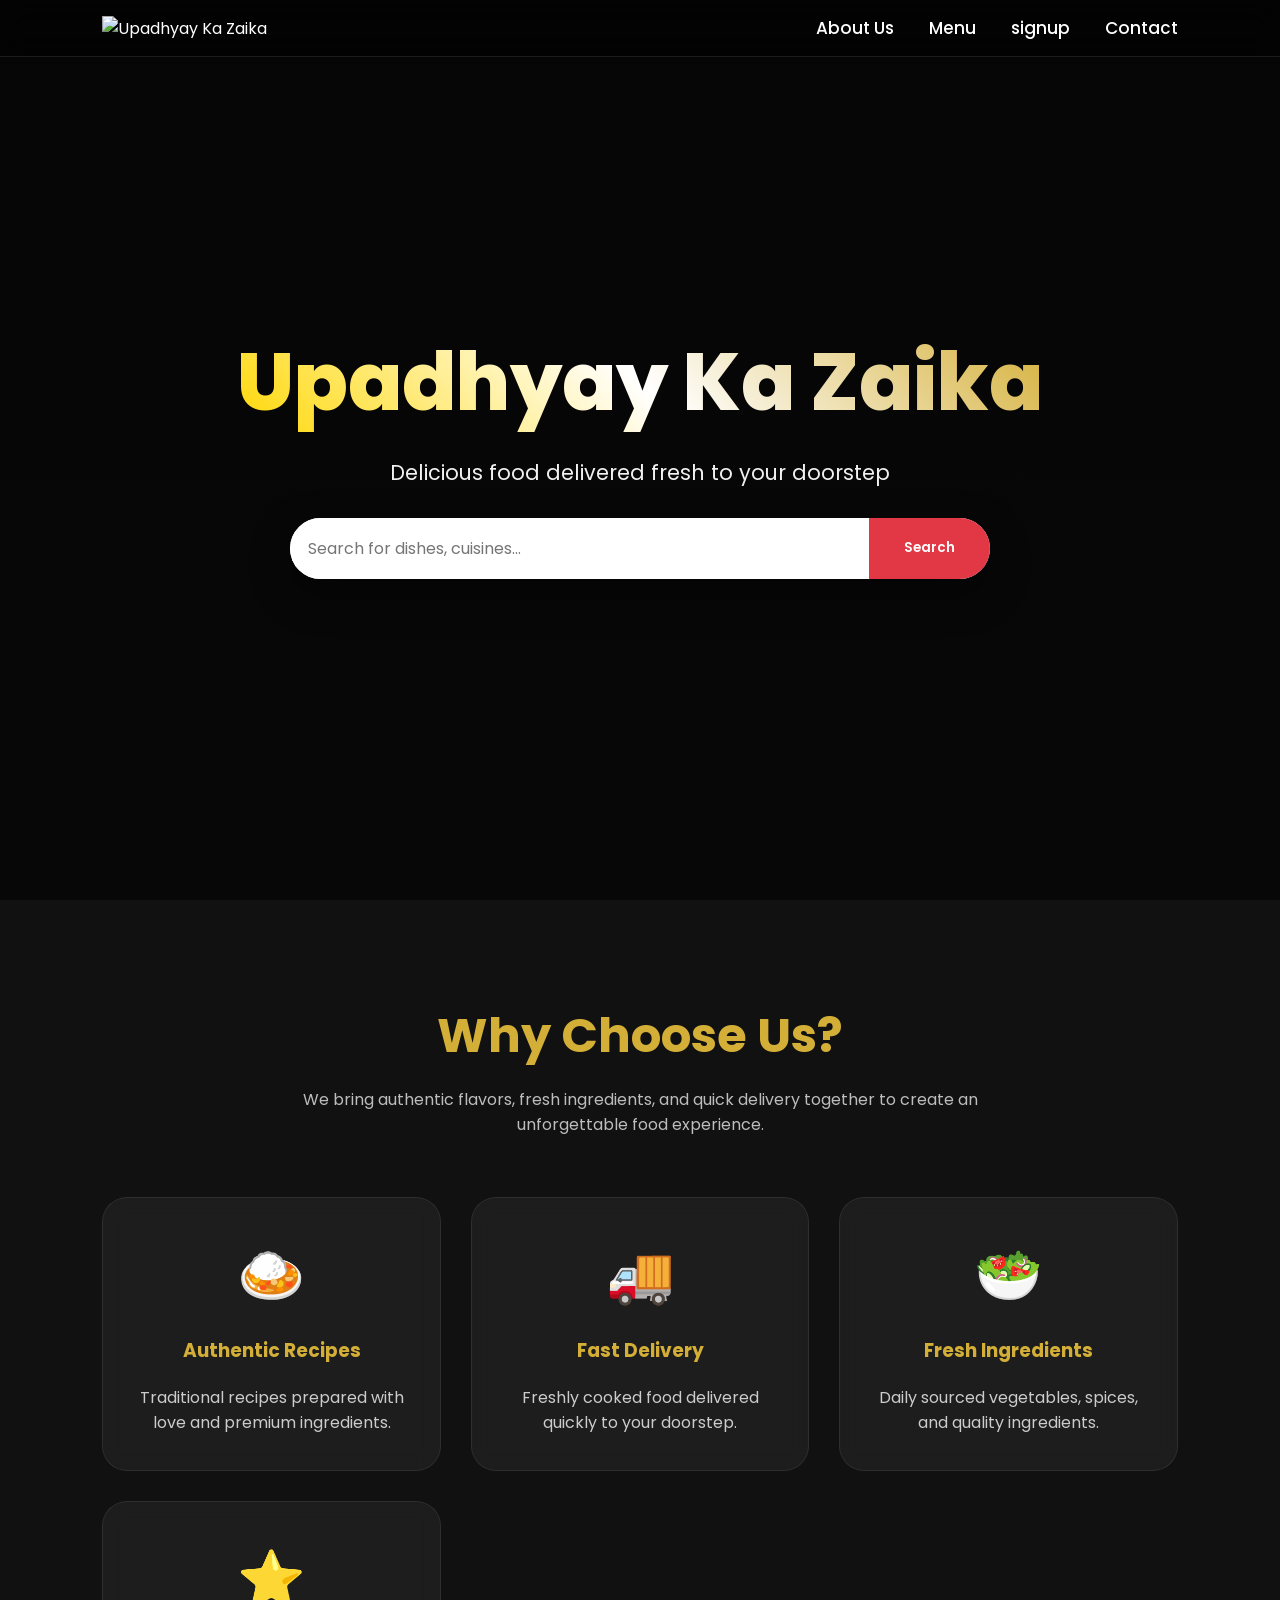
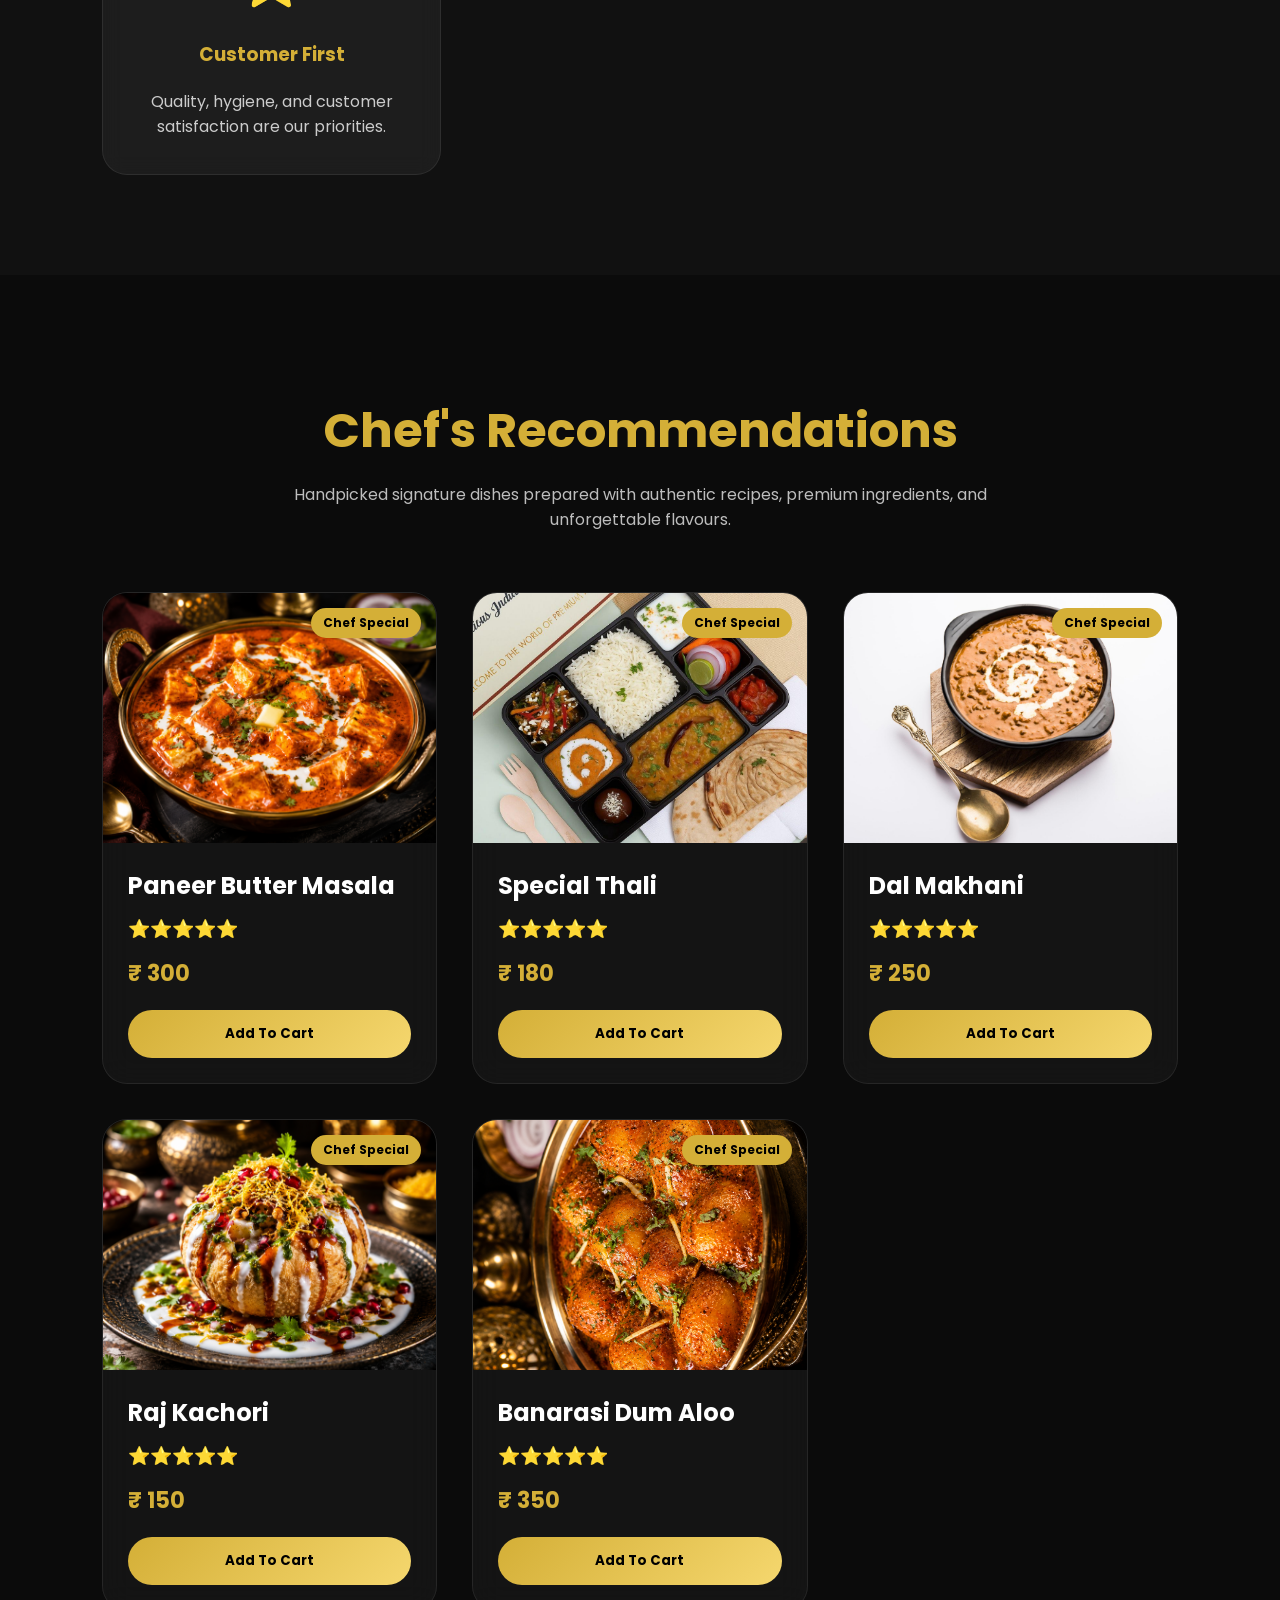
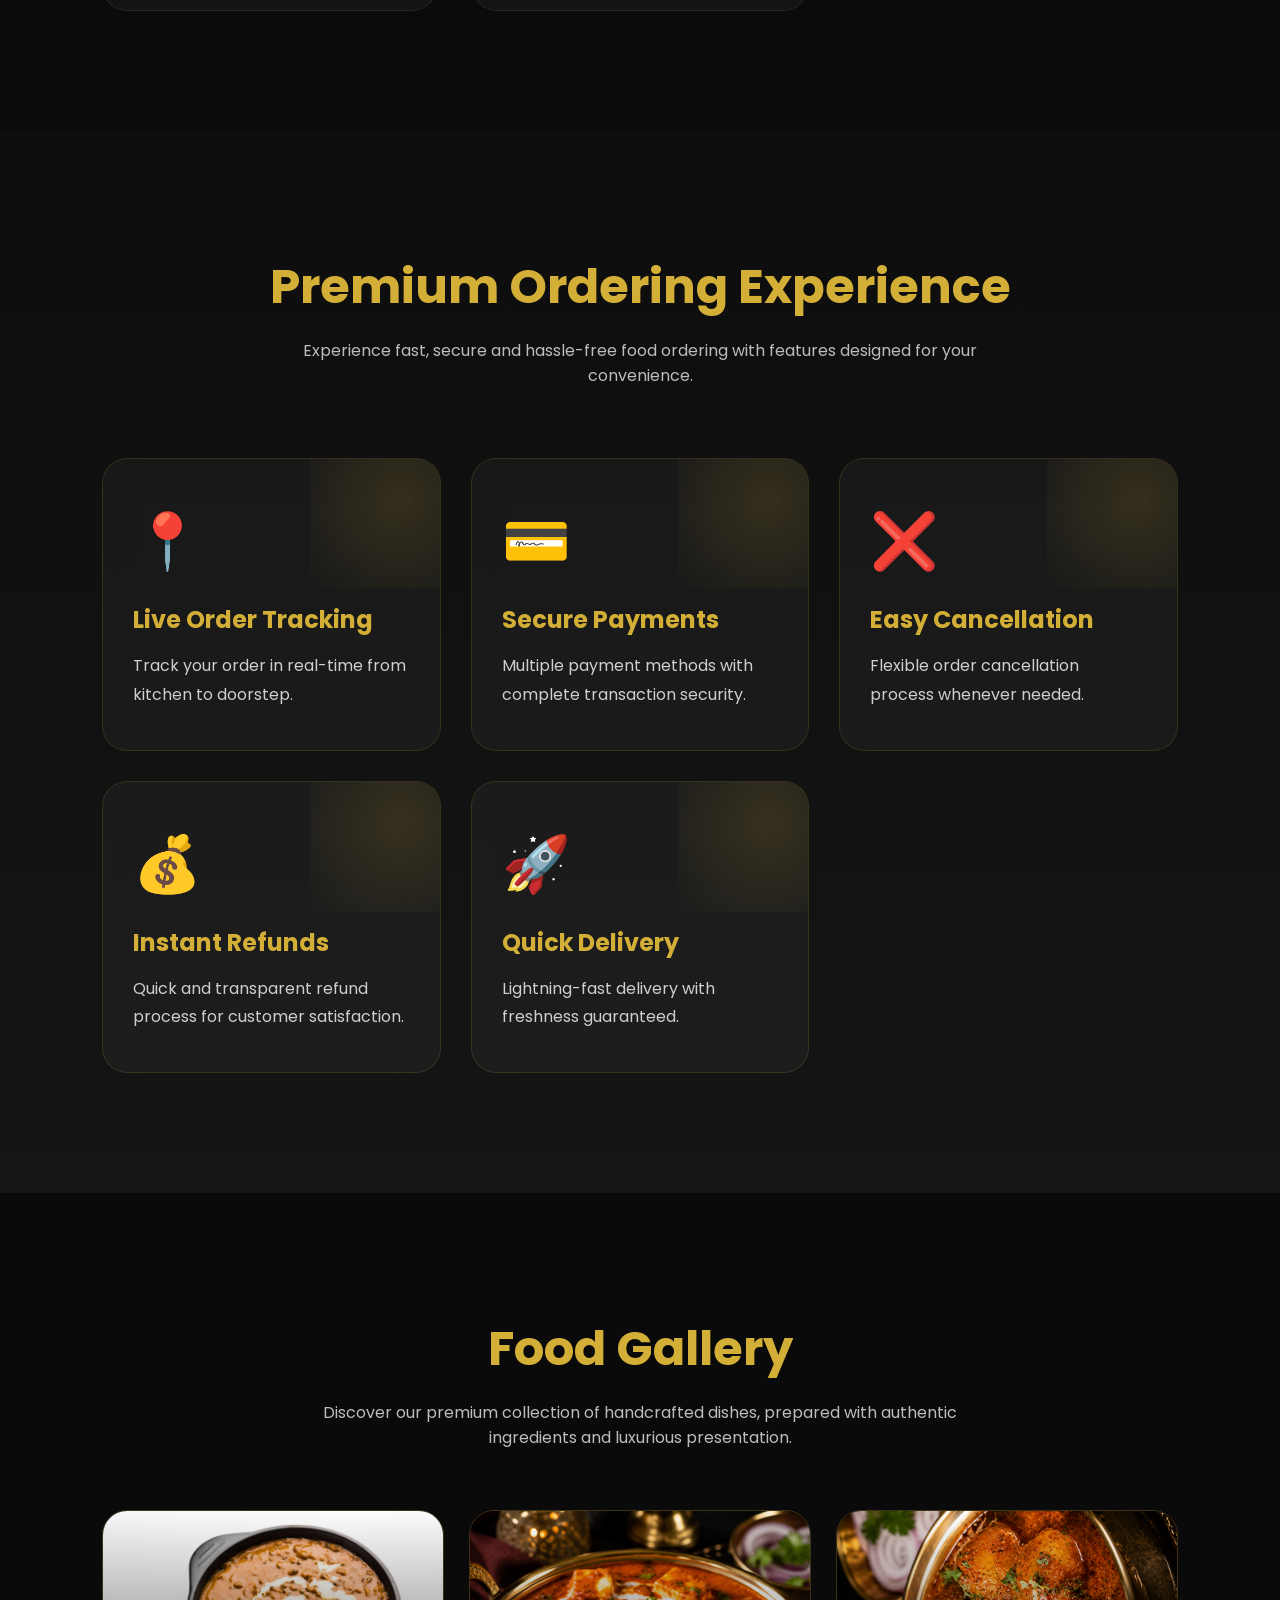
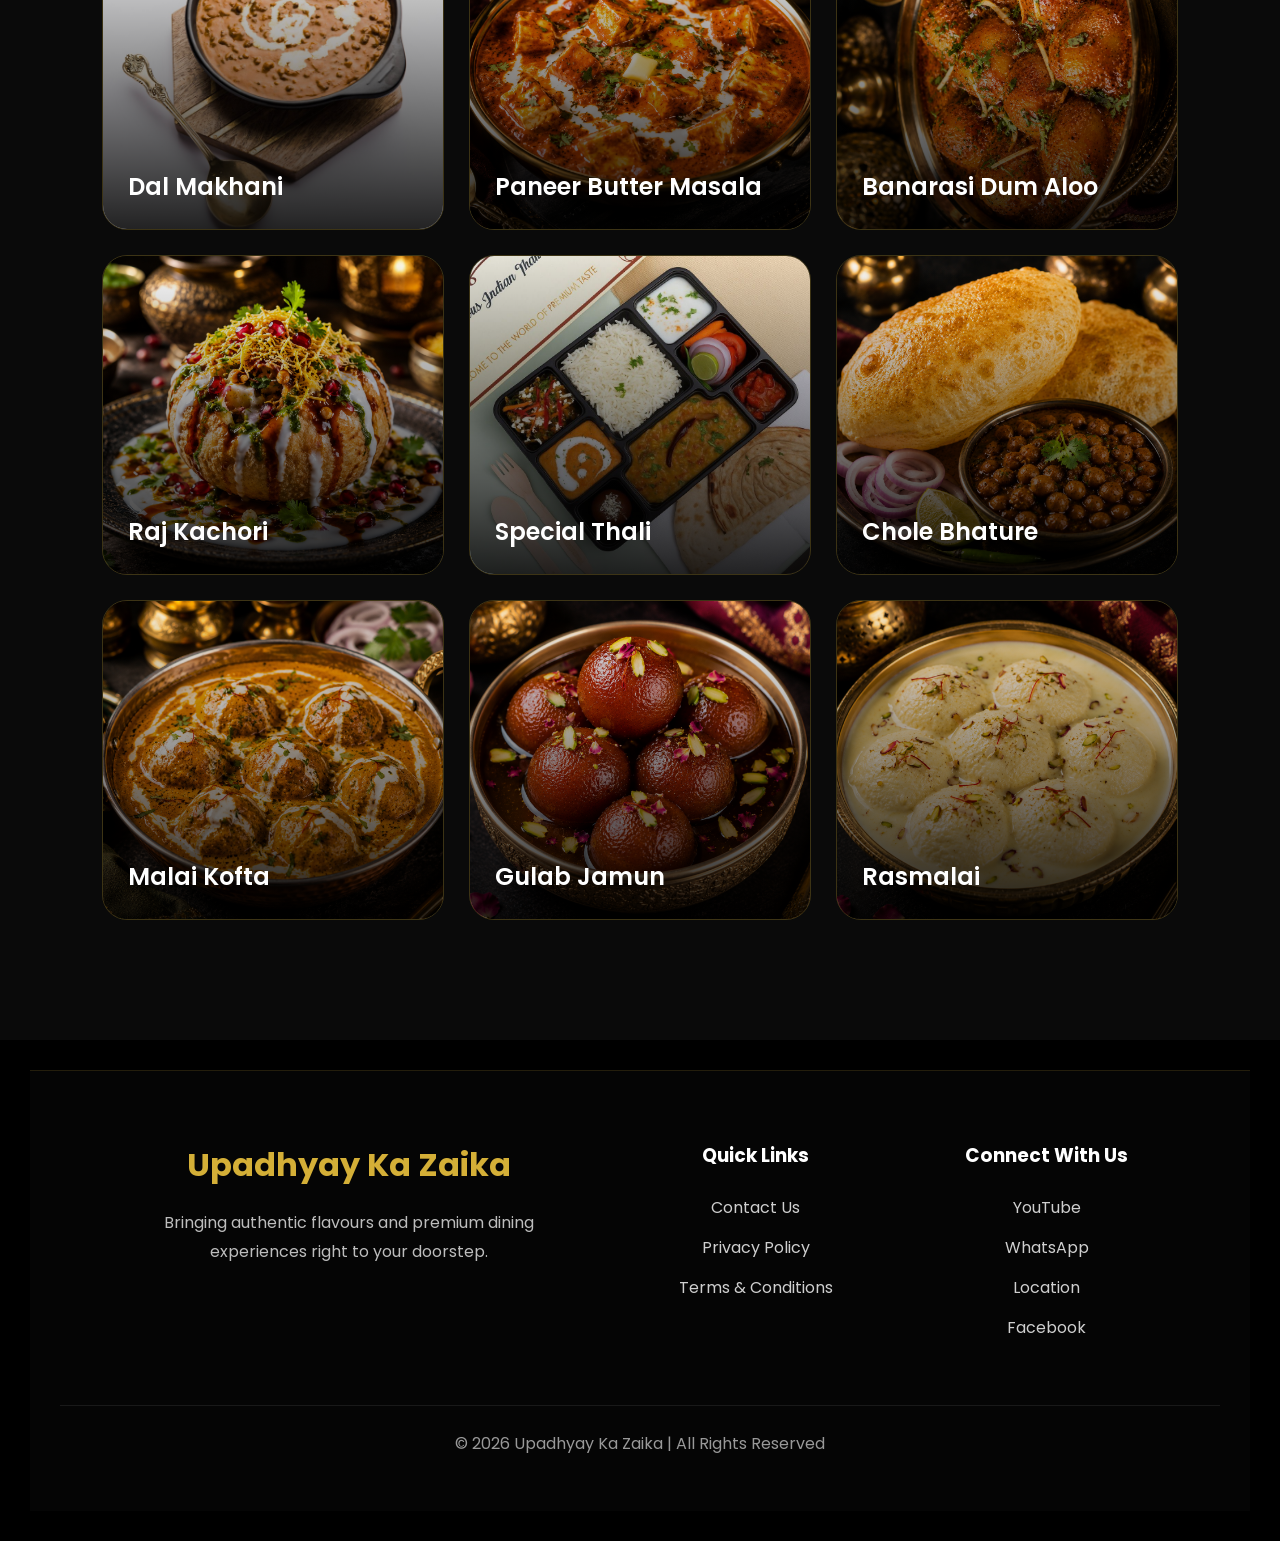
==== index.html @ dfcc58b1 "Initial commit" ====
<!DOCTYPE html>
<html lang="en">
<head>
    <meta charset="UTF-8">
    <meta name="viewport" content="width=device-width, initial-scale=1.0">
    <title>Upadhyay ka Zaika </title>
    <link rel="stylesheet" href="css/style.css" class="css">
</head>
<body>
    <Header>
        <div class="logo">
            <img src="img/upadhyay ka zaika.png.png.png" alt="Upadhyay Ka Zaika">
        </div>
        <ul>
            <li><a href="About us.html">About Us</a></li>
            <li><a href="Menu.html">Menu</a></li>
            <li><a href="signup.html">signup</a></li>
            <li><a href="Contact.html">Contact</a></li>
        </ul>
    </Header>
    <main>
        <!-- use/https://b.zmtcdn.com/data/file_assets/2627bbed9d6c068e50d2aadcca11ddbb1743095810.mp4 as video background -->
        
    <section class="hero">

    <video autoplay muted loop>
        <source src="https://b.zmtcdn.com/data/file_assets/2627bbed9d6c068e50d2aadcca11ddbb1743095810.mp4" type="video/mp4">
    </video>

    <div class="hero-content">

        <h1 class="animated-logo">
            Upadhyay Ka Zaika
        </h1>

        <p class="tagline">
            Delicious food delivered fresh to your doorstep
        </p>

        <div class="search-box">
            <input type="text" placeholder="Search for dishes, cuisines...">
            <button>Search</button>
        </div>

    </div>

</section>

 <!-- write something about food delivery why to choose us and how we are different from others add html file    -->  

<section class="about-us">

    <div class="section-heading">
        <h2>Why Choose Us?</h2>
        <p>
            We bring authentic flavors, fresh ingredients, and quick delivery
            together to create an unforgettable food experience.
        </p>
    </div>

    <div class="features">

        <div class="feature-card">
            <span>🍛</span>
            <h3>Authentic Recipes</h3>
            <p>
                Traditional recipes prepared with love and premium ingredients.
            </p>
        </div>

        <div class="feature-card">
            <span>🚚</span>
            <h3>Fast Delivery</h3>
            <p>
                Freshly cooked food delivered quickly to your doorstep.
            </p>
        </div>

        <div class="feature-card">
            <span>🥗</span>
            <h3>Fresh Ingredients</h3>
            <p>
                Daily sourced vegetables, spices, and quality ingredients.
            </p>
        </div>

        <div class="feature-card">
            <span>⭐</span>
            <h3>Customer First</h3>
            <p>
                Quality, hygiene, and customer satisfaction are our priorities.
            </p>
        </div>

    </div>

</section>

<section class="chef-specials">

    <div class="section-heading">
        <h2>Chef's Recommendations</h2>
        <p>
            Handpicked signature dishes prepared with authentic recipes,
            premium ingredients, and unforgettable flavours.
        </p>
    </div>

    <div class="specials-container">

    <!-- Paneer Butter Masala -->

        <div class="food-card">
            <div class="food-image">
                <img src="img/panner butter masala .png.png" alt="Paneer Butter Masala">
            </div>

            <div class="food-info">
                <h3>Paneer Butter Masala</h3>

                <div class="rating">
                    ⭐⭐⭐⭐⭐
                </div>

                <div class="price">
                    ₹ 300
                </div>

                <button class="cart-btn">
                    Add To Cart
                </button>
            </div>
        </div>

        <!-- Special Thali -->

        <div class="food-card">
            <div class="food-image">
                <img src="img/thali.jpg" alt="Special Thali">
            </div>

            <div class="food-info">
                <h3>Special Thali</h3>

                <div class="rating">
                    ⭐⭐⭐⭐⭐
                </div>

                <div class="price">
                    ₹ 180
                </div>

                <button class="cart-btn">
                    Add To Cart
                </button>
            </div>
        </div>

        <!-- Dal Makhani -->

        <div class="food-card">
            <div class="food-image">
                <img src="img/dal makhani.jpg" alt="Dal Makhani">
            </div>

            <div class="food-info">
                <h3>Dal Makhani</h3>

                <div class="rating">
                    ⭐⭐⭐⭐⭐
                </div>

                <div class="price">
                    ₹ 250
                </div>

                <button class="cart-btn">
                    Add To Cart
                </button>
            </div>
        </div>

        <!-- Raj Kachori -->

        <div class="food-card">
            <div class="food-image">
                <img src="img/raj kachori.png.png" alt="Raj Kachori">
            </div>

            <div class="food-info">
                <h3>Raj Kachori</h3>

                <div class="rating">
                    ⭐⭐⭐⭐⭐
                </div>

                <div class="price">
                    ₹ 150
                </div>

                <button class="cart-btn">
                    Add To Cart
                </button>
            </div>
        </div>

    

    <!-- Banarasi dum aloo -->

     <div class="food-card">
            <div class="food-image">
                <img src="img/banarasi dum aloo.png" alt="Banarasi Dum Aloo">
            </div>

            <div class="food-info">
                <h3>Banarasi Dum Aloo</h3>

                <div class="rating">
                    ⭐⭐⭐⭐⭐
                </div>

                <div class="price">
                    ₹ 350
                </div>

                <button class="cart-btn">
                    Add To Cart
                </button>
            </div>
        </div>

</div>
</section>

    
<section class="app-features">

    <div class="section-heading">
        <h2>Premium Ordering Experience</h2>
        <p>
            Experience fast, secure and hassle-free food ordering
            with features designed for your convenience.
        </p>
    </div>

    <div class="features-grid">

        <div class="premium-feature-card">
            <div class="feature-icon">📍</div>
            <h3>Live Order Tracking</h3>
            <p>
                Track your order in real-time from kitchen to doorstep.
            </p>
        </div>

        <div class="premium-feature-card">
            <div class="feature-icon">💳</div>
            <h3>Secure Payments</h3>
            <p>
                Multiple payment methods with complete transaction security.
            </p>
        </div>

        <div class="premium-feature-card">
            <div class="feature-icon">❌</div>
            <h3>Easy Cancellation</h3>
            <p>
                Flexible order cancellation process whenever needed.
            </p>
        </div>

        <div class="premium-feature-card">
            <div class="feature-icon">💰</div>
            <h3>Instant Refunds</h3>
            <p>
                Quick and transparent refund process for customer satisfaction.
            </p>
        </div>

        <div class="premium-feature-card">
            <div class="feature-icon">🚀</div>
            <h3>Quick Delivery</h3>
            <p>
                Lightning-fast delivery with freshness guaranteed.
            </p>
        </div>

    </div>

</section>

    
<section class="food-gallery">

    <div class="section-heading">
        <h2>Food Gallery</h2>
        <p>
            Discover our premium collection of handcrafted dishes,
            prepared with authentic ingredients and luxurious presentation.
        </p>
    </div>

    <div class="gallery-container">

        <div class="gallery-item">
            <img src="img/dal makhani.jpg" alt="Dal Makhani">
            <div class="gallery-overlay">
                <h3>Dal Makhani</h3>
            </div>
        </div>

        <div class="gallery-item">
            <img src="img/panner butter masala .png.png" alt="Paneer Butter Masala">
            <div class="gallery-overlay">
                <h3>Paneer Butter Masala</h3>
            </div>
        </div>

        <div class="gallery-item">
            <img src="img/banarasi dum aloo.png" alt="Banarasi Dum Aloo">
            <div class="gallery-overlay">
                <h3>Banarasi Dum Aloo</h3>
            </div>
        </div>

        <div class="gallery-item">
            <img src="img/raj kachori.png.png" alt="Raj Kachori">
            <div class="gallery-overlay">
                <h3>Raj Kachori</h3>
            </div>
        </div>

        <div class="gallery-item">
            <img src="img/thali.jpg" alt="Special Thali">
            <div class="gallery-overlay">
                <h3>Special Thali</h3>
            </div>
        </div>

        <div class="gallery-item">
            <img src="img/chole bhature.png.png" alt="Chole Bhature">
            <div class="gallery-overlay">
                <h3>Chole Bhature</h3>
            </div>
        </div>  

            <div class="gallery-item">
                <img src="img/malai kofta.png.png" alt="Malai Kofta">
            <div class="gallery-overlay">
                <h3>Malai Kofta</h3>
            </div>
            </div> 

        <div class="gallery-item">
            <img src="img/gulab jamun.png.png" alt="Gulab Jamun">
            <div class="gallery-overlay">
                <h3>Gulab Jamun</h3>
            </div>
            </div>
            
            <div class="gallery-item">
            <img src="img/rasmalai.png.png" alt="Rasmalai">
            <div class="gallery-overlay">
                <h3>Rasmalai</h3>
            </div>
            </div>
            
        </div>

    </div>

</section>


    </main>
   <footer>

<footer class="premium-footer">

    <div class="footer-container">

        <div class="footer-brand">

            <h2>Upadhyay Ka Zaika</h2>

            <p>
                Bringing authentic flavours and premium dining
                experiences right to your doorstep.
            </p>

        </div>

        <div class="footer-links">

            <h3>Quick Links</h3>

            <ul>
                <li><a href="Contact.html">Contact Us</a></li>
                <li><a href="Privacy.html">Privacy Policy</a></li>
                <li><a href="Terms.html">Terms & Conditions</a></li>
            </ul>

        </div>

        <div class="footer-social">

            <h3>Connect With Us</h3>

            <ul>

                <li>
                    <a href="https://www.youtube.com/@upadhyaykazaika" target="_blank">
                        YouTube
                    </a>
                </li>

                <li>
                    <a href="https://wa.me/919953836778" target="_blank">
                        WhatsApp
                    </a>
                </li>

                <li>
                    <a href="https://share.google/ncq3ehxV7mCrfVJ4s" target="_blank">
                        Location
                    </a>
                </li>

                <li>
                    <a href="https://www.facebook.com/upadhyaykazaika/" target="_blank">
                        Facebook
                    </a>
                </li>

            </ul>

        </div>

    </div>

    <div class="footer-bottom">
        © 2026 Upadhyay Ka Zaika | All Rights Reserved
    </div>

</footer>


   </footer>
   <script src="js/script.js"></script>
</body>
</html>
---- css/style.css ----
@import url('https://fonts.googleapis.com/css2?family=Poppins:wght@300;400;500;600;700;800&display=swap');

*{
    margin:0;
    padding:0;
    box-sizing:border-box;
    font-family:'Poppins',sans-serif;
}

html{
    scroll-behavior:smooth;
}

body{
    background:#0f0f0f;
    color:white;
    overflow-x:hidden;
}

/* NAVBAR */

header{
    position:fixed;
    top:0;
    width:100%;
    padding:15px 8%;
    display:flex;
    justify-content:space-between;
    align-items:center;
    z-index:1000;

    backdrop-filter:blur(15px);
    background:rgba(0,0,0,0.35);
    border-bottom:1px solid rgba(255,255,255,0.1);
}

.logo img{
    width:90px;
    transition:.5s;
}

.logo img:hover{
    transform:rotateY(180deg);
}

header ul{
    display:flex;
    list-style:none;
    gap:35px;
}

header ul li a{
    color:white;
    text-decoration:none;
    font-size:17px;
    font-weight:500;
    transition:.4s;
    position:relative;
}

header ul li a::after{
    content:'';
    position:absolute;
    left:0;
    bottom:-5px;
    width:0%;
    height:2px;
    background:#d4af37;
    transition:.4s;
}

header ul li a:hover::after{
    width:100%;
}

header ul li a:hover{
    color:#d4af37;
}

/* HERO */

.hero{
    position:relative;
    width:100%;
    height:100vh;
    overflow:hidden;
}

.hero video{
    position:absolute;
    width:100%;
    height:100%;
    object-fit:cover;
}

.hero::before{
    content:'';
    position:absolute;
    inset:0;
    background:linear-gradient(
        rgba(0,0,0,.65),
        rgba(0,0,0,.5)
    );
    z-index:1;
}

.hero-content{
    position:relative;
    z-index:2;

    height:100%;
    display:flex;
    flex-direction:column;
    justify-content:center;
    align-items:center;
    text-align:center;
    padding:20px;
}

.animated-logo{
    font-size:5rem;
    font-weight:800;

    background:linear-gradient(
    45deg,
    #ffd700,
    #ffffff,
    #d4af37
    );

    background-clip:text;
    -webkit-background-clip:text;
    color:transparent;

    animation:
    floatLogo 4s ease-in-out infinite;
}

.tagline{
    font-size:1.3rem;
    margin-top:15px;
    margin-bottom:30px;
    color:#f1f1f1;
}

.search-box{
    display:flex;
    width:700px;
    max-width:90%;
    overflow:hidden;

    border-radius:60px;
    background:white;
    box-shadow:0 15px 40px rgba(0,0,0,.4);
}

.search-box input{
    flex:1;
    padding:18px;
    border:none;
    outline:none;
    font-size:16px;
}

.search-box button{
    padding:18px 35px;
    border:none;
    cursor:pointer;

    background:#e23744;
    color:white;
    font-weight:600;

    transition:.4s;
}

.search-box button:hover{
    background:#b71c2b;
}

/* ABOUT */

.about-us{
    padding:100px 8%;
    background:#111;
}

.section-heading{
    text-align:center;
    margin-bottom:60px;
}

.section-heading h2{
    font-size:3rem;
    color:#d4af37;
    margin-bottom:15px;
}

.section-heading p{
    color:#bdbdbd;
    max-width:700px;
    margin:auto;
}

.features{
    display:grid;
    grid-template-columns:repeat(auto-fit,minmax(250px,1fr));
    gap:30px;
}

.feature-card{
    background:rgba(255,255,255,0.05);
    border:1px solid rgba(255,255,255,0.08);

    padding:35px;
    border-radius:25px;

    text-align:center;

    backdrop-filter:blur(10px);

    transition:.5s;

    transform-style:preserve-3d;
}

.feature-card:hover{
    transform:
    rotateX(10deg)
    rotateY(-10deg)
    translateY(-15px);

    box-shadow:
    0 20px 40px rgba(212,175,55,.2);
}

.feature-card span{
    font-size:55px;
}

.feature-card h3{
    margin:20px 0;
    color:#d4af37;
}

.feature-card p{
    color:#ccc;
}

/* FOOTER */

footer{
    text-align:center;
    padding:30px;
    background:#000;
    color:#aaa;
}

/* ANIMATIONS */

@keyframes floatLogo{

    0%{
        transform:translateY(0px);
    }

    50%{
        transform:translateY(-20px);
    }

    100%{
        transform:translateY(0px);
    }
}

/* MOBILE */

@media(max-width:768px){

    .animated-logo{
        font-size:3rem;
    }

    .search-box{
        flex-direction:column;
        border-radius:20px;
    }

    .search-box button{
        width:100%;
    }

    header{
        flex-direction:column;
        gap:15px;
    }

    header ul{
        gap:20px;
    }
}

/* CHEF SPECIALS */

.chef-specials{
    padding:120px 8%;
    background:#0b0b0b;
}

.specials-container{
    display:grid;
    grid-template-columns:repeat(auto-fit,minmax(300px,1fr));
    gap:35px;
    margin-top:60px;
}

.food-card{
    background:rgba(255,255,255,0.04);
    border:1px solid rgba(255,255,255,0.08);

    border-radius:25px;
    overflow:hidden;

    backdrop-filter:blur(15px);

    transition:.5s;
    position:relative;
}

.food-card:hover{
    transform:translateY(-15px);
    box-shadow:0 25px 50px rgba(212,175,55,.15);
}

.food-image{
    height:250px;
    overflow:hidden;
}

.food-image img{
    width:100%;
    height:100%;
    object-fit:cover;
    transition:.8s;
}

.food-card:hover img{
    transform:scale(1.1);
}

.food-info{
    padding:25px;
}

.food-info h3{
    font-size:24px;
    color:#fff;
    margin-bottom:12px;
}

.rating{
    color:#FFD700;
    margin-bottom:15px;
    font-size:18px;
}

.price{
    color:#d4af37;
    font-size:22px;
    font-weight:700;
    margin-bottom:20px;
}

.cart-btn{
    width:100%;
    padding:14px;

    border:none;
    border-radius:50px;

    background:linear-gradient(
        135deg,
        #d4af37,
        #f5d76e
    );

    color:#000;
    font-weight:700;
    cursor:pointer;

    transition:.4s;
}

.cart-btn:hover{
    transform:scale(1.05);
}

.food-card::before{
    content:'Chef Special';
    position:absolute;

    top:15px;
    right:15px;

    background:#d4af37;
    color:#000;

    padding:6px 12px;
    border-radius:30px;

    font-size:12px;
    font-weight:700;
    z-index:10;
}

.cart-btn{
    position:relative;
    overflow:hidden;
}



@keyframes ripple{

    from{
        transform:scale(0);
        opacity:1;
    }

    to{
        transform:scale(4);
        opacity:0;
    }
}


/* PREMIUM APP FEATURES */

.app-features{
    padding:120px 8%;
    background:
    linear-gradient(
        180deg,
        #0d0d0d,
        #151515
    );
}

.features-grid{
    margin-top:70px;

    display:grid;
    grid-template-columns:
    repeat(auto-fit,minmax(280px,1fr));

    gap:30px;
}

.premium-feature-card{

    position:relative;

    padding:40px 30px;

    border-radius:25px;

    background:
    rgba(255,255,255,0.04);

    backdrop-filter:blur(20px);

    border:
    1px solid rgba(212,175,55,0.15);

    overflow:hidden;

    transition:.5s ease;

    transform-style:preserve-3d;
}

.premium-feature-card:hover{

    transform:
    translateY(-15px);

    border-color:#d4af37;

    box-shadow:
    0 25px 50px
    rgba(212,175,55,.18);
}

.premium-feature-card::before{

    content:'';

    position:absolute;

    width:180px;
    height:180px;

    background:
    radial-gradient(
        rgba(212,175,55,.15),
        transparent
    );

    top:-50px;
    right:-50px;
}

.feature-icon{

    font-size:55px;

    margin-bottom:20px;

    transition:.5s;
}

.premium-feature-card:hover .feature-icon{

    transform:
    scale(1.2)
    rotate(10deg);
}

.premium-feature-card h3{

    color:#d4af37;

    margin-bottom:15px;

    font-size:24px;
}

.premium-feature-card p{

    color:#cfcfcf;

    line-height:1.8;
}

@media(max-width:768px){

    .features-grid{

        grid-template-columns:1fr;
    }
}


/* PREMIUM FOOTER */

.premium-footer{

    background:#050505;

    border-top:
    1px solid rgba(212,175,55,.15);

    padding-top:70px;
}

.footer-container{

    width:90%;
    max-width:1400px;

    margin:auto;

    display:grid;

    grid-template-columns:
    2fr 1fr 1fr;

    gap:60px;
}

.footer-brand h2{

    color:#d4af37;

    margin-bottom:20px;

    font-size:32px;
}

.footer-brand p{

    color:#bdbdbd;

    line-height:1.8;
}

.footer-links h3,
.footer-social h3{

    color:#fff;

    margin-bottom:25px;
}

.footer-links ul,
.footer-social ul{

    list-style:none;
}

.footer-links ul li,
.footer-social ul li{

    margin-bottom:15px;
}

.footer-links a,
.footer-social a{

    text-decoration:none;

    color:#cfcfcf;

    transition:.4s;
}

.footer-links a:hover,
.footer-social a:hover{

    color:#d4af37;

    padding-left:8px;
}

.footer-bottom{

    margin-top:50px;

    text-align:center;

    padding:25px;

    border-top:
    1px solid rgba(255,255,255,.08);

    color:#999;
}

@media(max-width:768px){

.footer-container{

grid-template-columns:1fr;

text-align:center;
}
}

/* FOOD GALLERY */

.food-gallery{
    padding:120px 8%;
    background:#0a0a0a;
}

.gallery-container{
    display:grid;
    grid-template-columns:repeat(auto-fit,minmax(300px,1fr));
    gap:25px;
    margin-top:60px;
}

.gallery-item{
    position:relative;
    overflow:hidden;
    border-radius:25px;
    height:320px;
    cursor:pointer;

    border:1px solid rgba(212,175,55,.25);

    transition:.5s;
}

.gallery-item:hover{
    box-shadow:
    0 20px 50px rgba(212,175,55,.25);
}

.gallery-item img{
    width:100%;
    height:100%;
    object-fit:cover;

    transition:1s ease;
}

.gallery-item:hover img{
    transform:scale(1.15);
}

.gallery-overlay{
    position:absolute;
    inset:0;

    background:
    linear-gradient(
    transparent,
    rgba(0,0,0,.85)
    );

    display:flex;
    align-items:flex-end;

    padding:25px;
}

.gallery-overlay h3{
    color:white;
    font-size:24px;
    font-weight:600;
}


/* ABOUT PAGE */

.about-page{

    min-height:100vh;

    padding:120px 8%;

    background:
    linear-gradient(
        135deg,
        #050505,
        #121212
    );
}

.about-container{

    display:grid;

    grid-template-columns:
    1fr 1fr;

    gap:70px;

    align-items:center;
}

.about-image{

    position:relative;
}

.about-image img{

    width:100%;

    border-radius:30px;

    border:
    2px solid rgba(212,175,55,.3);

    box-shadow:
    0 30px 60px
    rgba(212,175,55,.15);

    transition:.6s;
}

.about-image img:hover{

    transform:
    scale(1.03);
}

.about-tag{

    color:#d4af37;

    letter-spacing:3px;

    font-size:14px;

    font-weight:600;
}

.about-content h1{

    font-size:55px;

    margin:20px 0;

    line-height:1.2;

    color:#fff;
}

.about-content p{

    color:#cfcfcf;

    line-height:1.9;

    margin-bottom:20px;

    font-size:17px;
}

.about-stats{

    display:flex;

    gap:25px;

    margin-top:40px;
}

.stat-box{

    flex:1;

    background:
    rgba(255,255,255,.04);

    padding:25px;

    border-radius:20px;

    text-align:center;

    border:
    1px solid rgba(212,175,55,.15);

    transition:.4s;
}

.stat-box:hover{

    transform:
    translateY(-10px);

    border-color:#d4af37;
}

.stat-box h2{

    color:#d4af37;

    margin-bottom:10px;
}

.stat-box span{

    color:#bdbdbd;
}

@media(max-width:900px){

.about-container{

grid-template-columns:1fr;
}

.about-content h1{

font-size:40px;
}

.about-stats{

flex-direction:column;
}
}

.founder-details{

    margin-top:25px;

    text-align:center;
}

.founder-details h3{

    color:#d4af37;

    font-size:30px;

    font-weight:700;

    margin-bottom:10px;
}

.founder-details span{

    color:#ffffff;

    background:rgba(212,175,55,.15);

    padding:8px 18px;

    border-radius:30px;

    border:1px solid rgba(212,175,55,.3);
}


/* CONTACT PAGE */

.contact-section{

    padding:120px 8%;

    background:
    linear-gradient(
    135deg,
    #050505,
    #111111
    );

    min-height:100vh;
}

.contact-header{

    text-align:center;

    margin-bottom:70px;
}

.contact-header h1{

    color:#d4af37;

    font-size:60px;

    margin-bottom:20px;
}

.contact-header p{

    color:#cfcfcf;

    max-width:700px;

    margin:auto;

    line-height:1.8;
}

.contact-container{

    display:grid;

    grid-template-columns:
    1fr 1fr;

    gap:50px;
}

.contact-info,
.contact-form{

    background:
    rgba(255,255,255,.04);

    border:
    1px solid rgba(212,175,55,.15);

    backdrop-filter:blur(20px);

    border-radius:30px;

    padding:40px;
}

.contact-info h2,
.contact-form h2{

    color:#d4af37;

    margin-bottom:30px;
}

.info-box{

    display:flex;

    gap:20px;

    margin-bottom:30px;
}

.info-box span{

    font-size:35px;
}

.info-box h3{

    color:#fff;

    margin-bottom:5px;
}

.info-box p{

    color:#bdbdbd;
}

.whatsapp-btn{

    display:inline-block;

    margin-top:20px;

    background:#25D366;

    color:white;

    padding:15px 30px;

    border-radius:40px;

    text-decoration:none;

    font-weight:600;

    transition:.4s;
}

.whatsapp-btn:hover{

    transform:translateY(-5px);
}

.contact-form form{

    display:flex;

    flex-direction:column;

    gap:20px;
}

.contact-form input,
.contact-form textarea{

    padding:18px;

    border:none;

    border-radius:15px;

    background:
    rgba(255,255,255,.08);

    color:white;

    outline:none;
}

.contact-form textarea{

    min-height:150px;

    resize:none;
}

.contact-form button{

    padding:18px;

    border:none;

    border-radius:15px;

    background:#d4af37;

    color:black;

    font-weight:700;

    cursor:pointer;

    transition:.4s;
}

.contact-form button:hover{

    transform:translateY(-4px);
}

@media(max-width:900px){

.contact-container{

grid-template-columns:1fr;
}

.contact-header h1{

font-size:40px;
}
}


/* PREMIUM PRIVACY CARDS */

.privacy-card{

    margin-top:40px;

    padding:40px;

    border-radius:25px;

    background:
    rgba(255,255,255,.04);

    border:
    1px solid rgba(212,175,55,.15);

    backdrop-filter:blur(20px);

    transition:.4s ease;
}

.privacy-card:hover{

    transform:translateY(-8px);

    border-color:#d4af37;

    box-shadow:
    0 20px 40px rgba(212,175,55,.15);
}

.privacy-grid{

    margin-top:30px;

    display:grid;

    grid-template-columns:
    repeat(auto-fit,minmax(220px,1fr));

    gap:25px;
}

.privacy-item{

    padding:25px;

    text-align:center;

    border-radius:20px;

    background:
    rgba(255,255,255,.03);
}

.privacy-item span{

    font-size:40px;
}

.privacy-item h3{

    margin:15px 0;

    color:#d4af37;
}

.privacy-item p{

    color:#cfcfcf;
}

.payment-list{

    display:flex;

    gap:20px;

    flex-wrap:wrap;

    margin-top:25px;
}

.payment-box{

    padding:15px 25px;

    border-radius:40px;

    background:
    rgba(212,175,55,.12);

    border:
    1px solid rgba(212,175,55,.25);

    color:#d4af37;

    font-weight:600;
}

.rights-container{

    display:grid;

    grid-template-columns:
    repeat(auto-fit,minmax(220px,1fr));

    gap:25px;

    margin-top:25px;
}

.right-box{

    text-align:center;

    padding:25px;

    border-radius:20px;

    background:
    rgba(255,255,255,.03);

    color:white;

    font-weight:600;

    transition:.4s;
}

.right-box:hover{

    background:
    rgba(212,175,55,.12);

    transform:translateY(-5px);
}


/* TERMS & CONDITIONS */

.terms-section{

    min-height:100vh;

    padding:120px 8%;

    background:
    linear-gradient(
        135deg,
        #050505,
        #121212
    );
}

.terms-container{

    max-width:1100px;

    margin:auto;
}

.terms-container h1{

    color:#d4af37;

    text-align:center;

    font-size:60px;

    margin-bottom:15px;
}

.updated-date{

    text-align:center;

    color:#999;

    margin-bottom:60px;
}

.terms-card{

    margin-bottom:35px;

    padding:35px;

    border-radius:25px;

    background:
    rgba(255,255,255,.04);

    border:
    1px solid rgba(212,175,55,.15);

    backdrop-filter:blur(20px);

    transition:.4s;
}

.terms-card:hover{

    transform:translateY(-8px);

    border-color:#d4af37;

    box-shadow:
    0 20px 40px
    rgba(212,175,55,.15);
}

.terms-card h2{

    color:#d4af37;

    margin-bottom:20px;
}

.terms-card p,
.terms-card li{

    color:#d0d0d0;

    line-height:1.9;
}

.terms-card ul{

    padding-left:25px;
}

.payment-services{

    display:flex;

    gap:15px;

    flex-wrap:wrap;

    margin-top:20px;
}

.service-box{

    padding:12px 22px;

    border-radius:40px;

    background:
    rgba(212,175,55,.12);

    color:#d4af37;

    border:
    1px solid rgba(212,175,55,.25);

    transition:.4s;
}

.service-box:hover{

    transform:translateY(-4px);
}

@media(max-width:768px){

.terms-container h1{

font-size:42px;
}

.terms-card{

padding:25px;
}
}
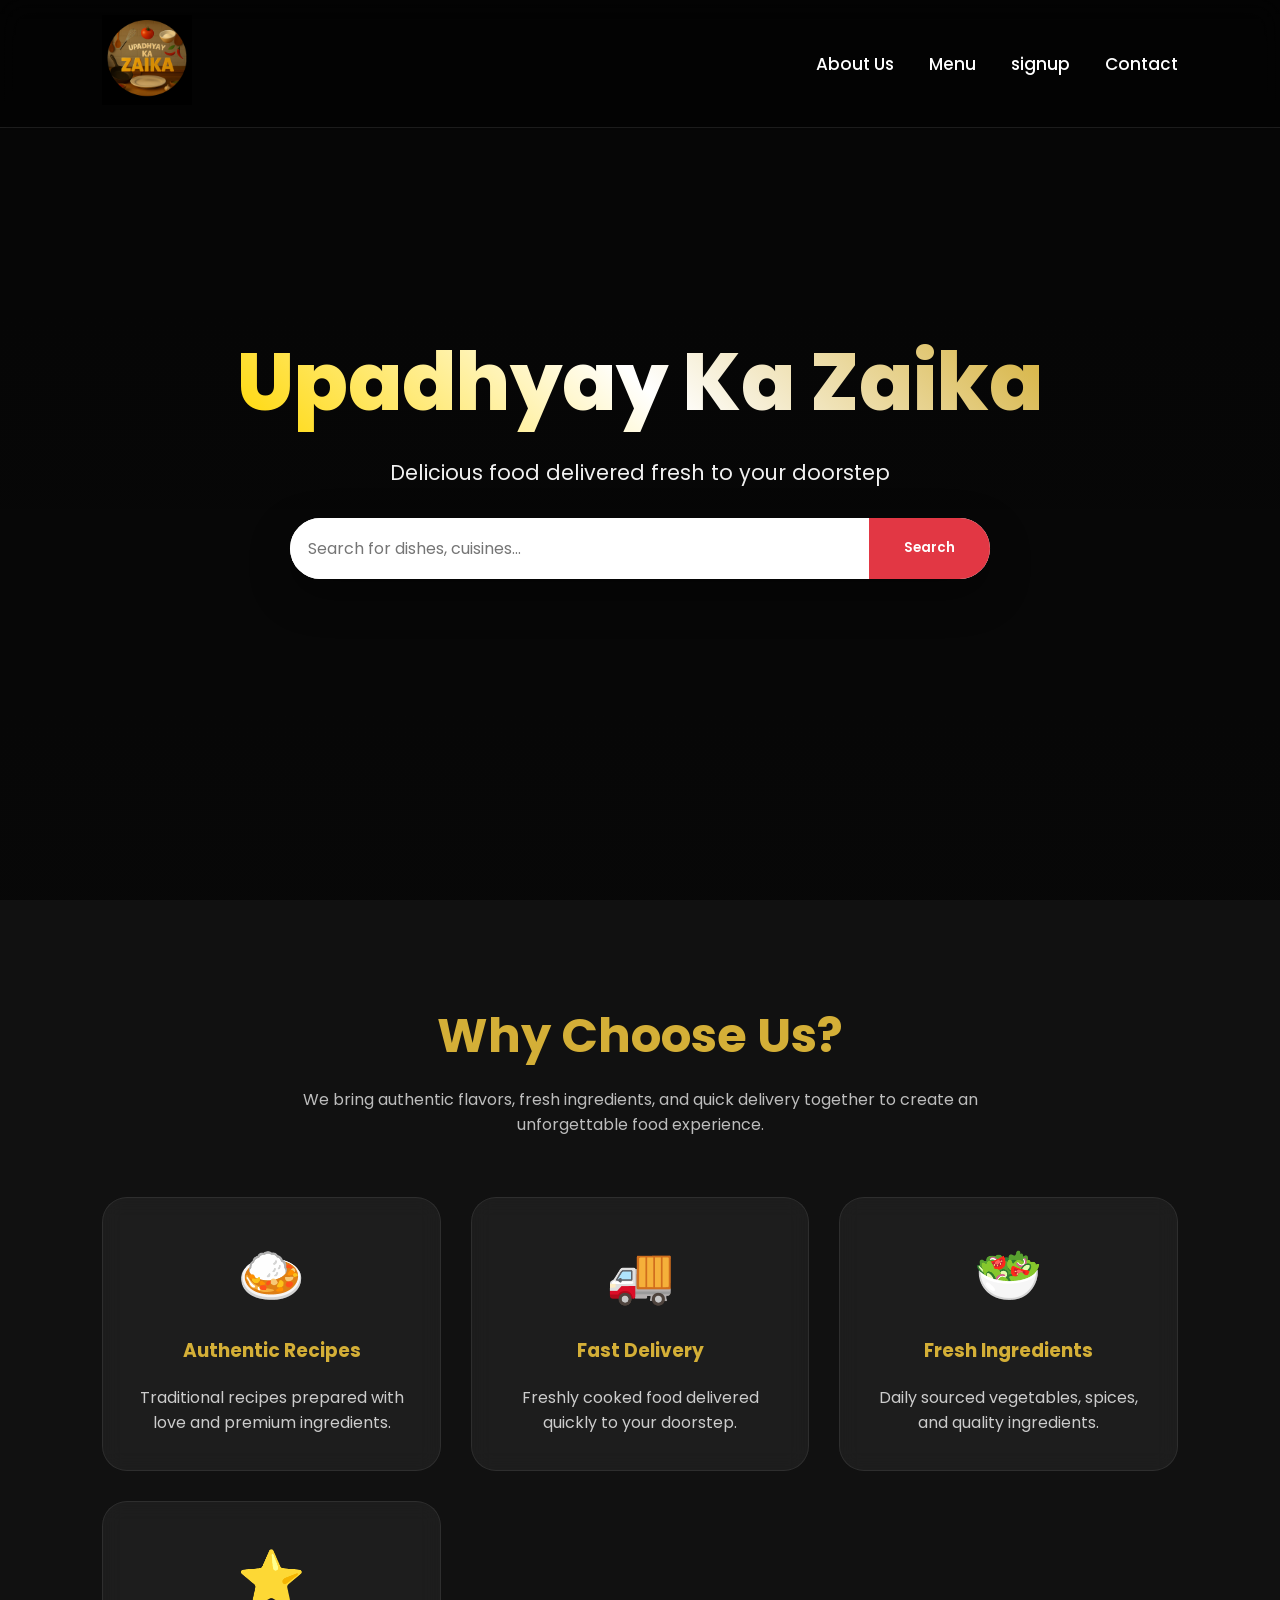
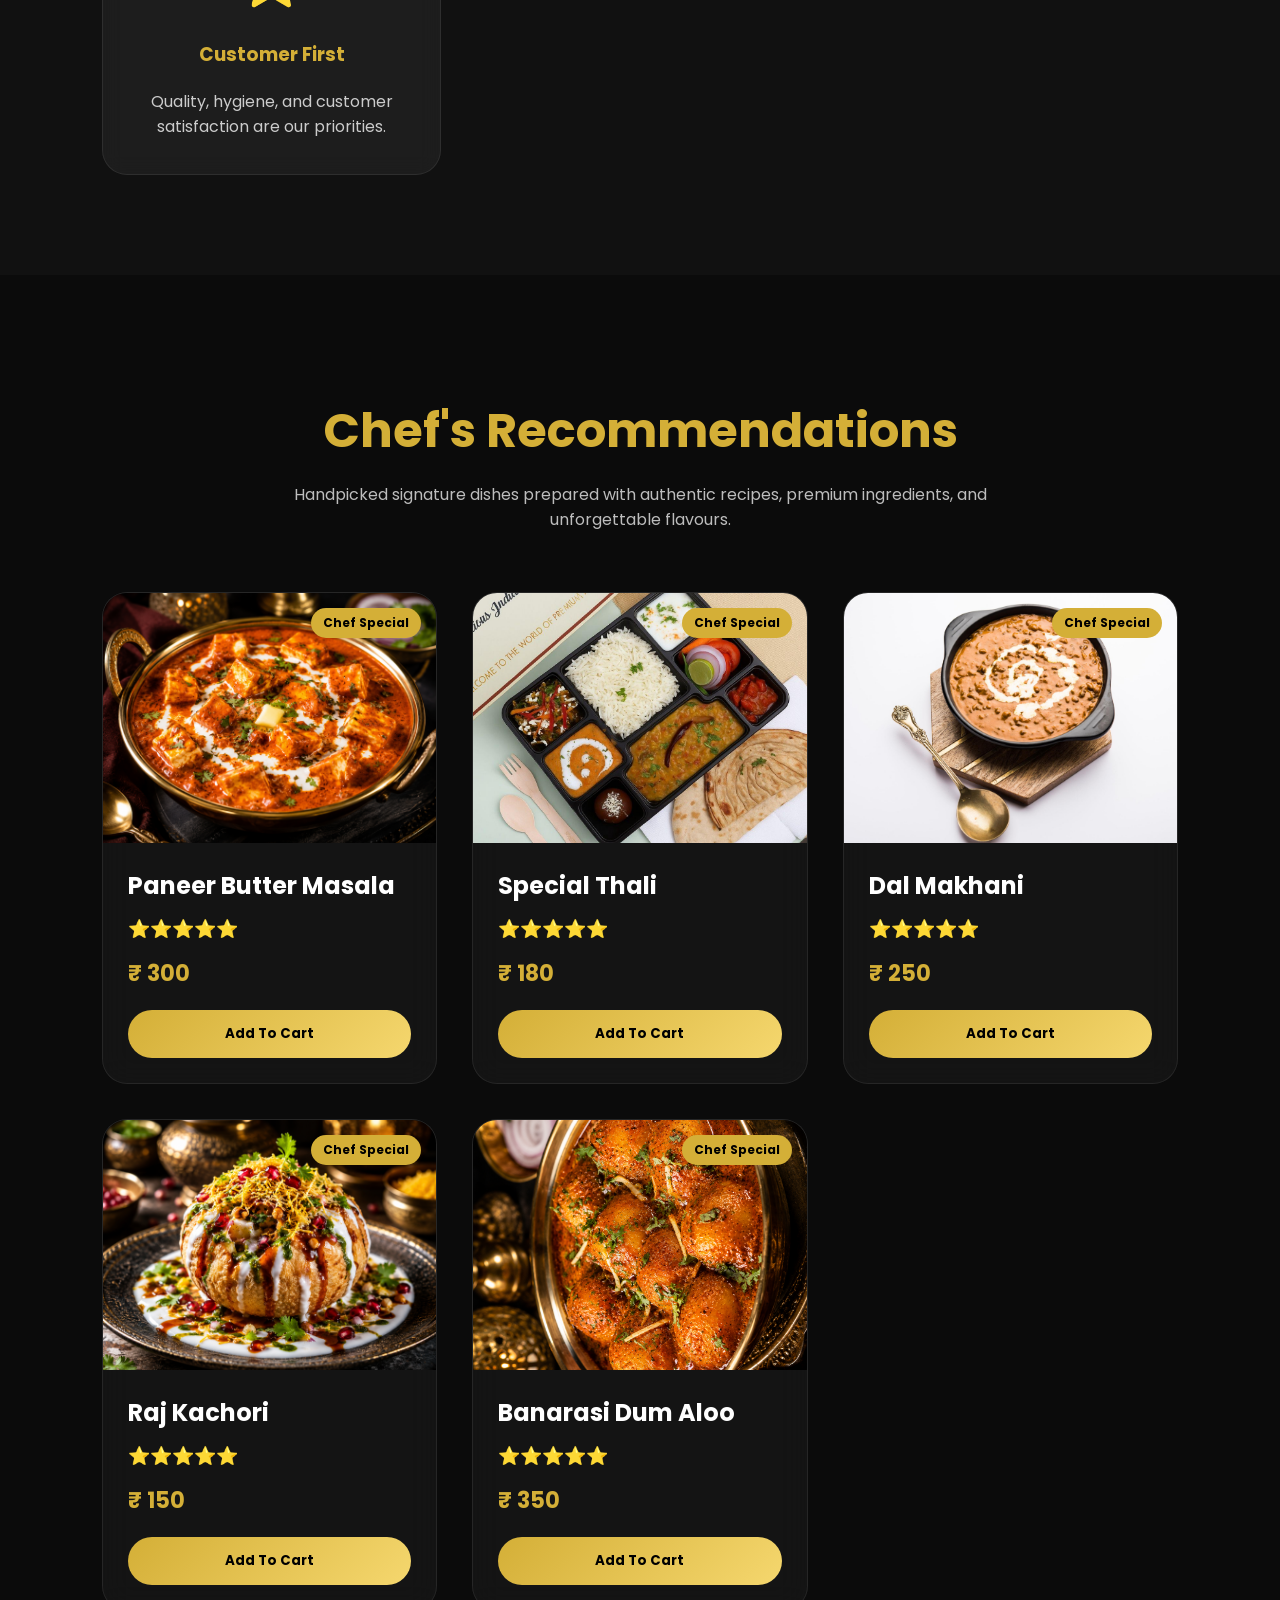
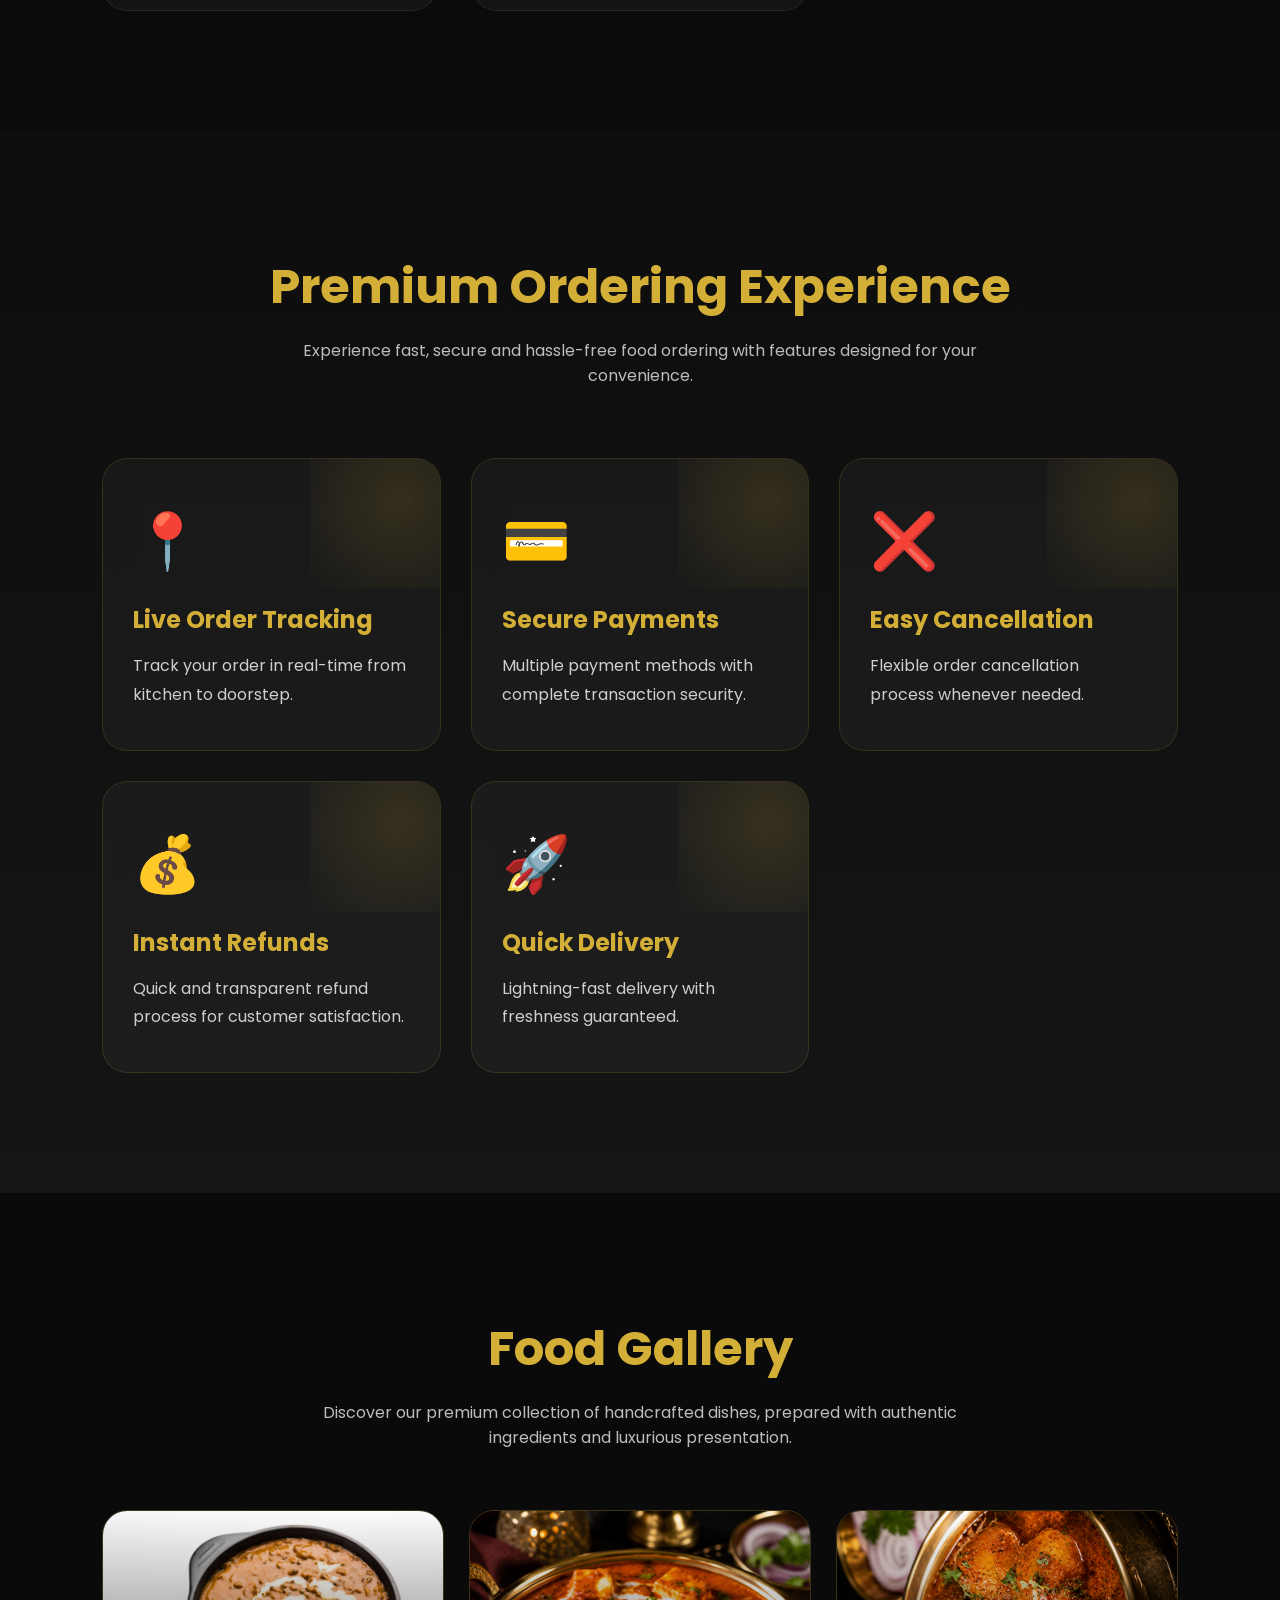
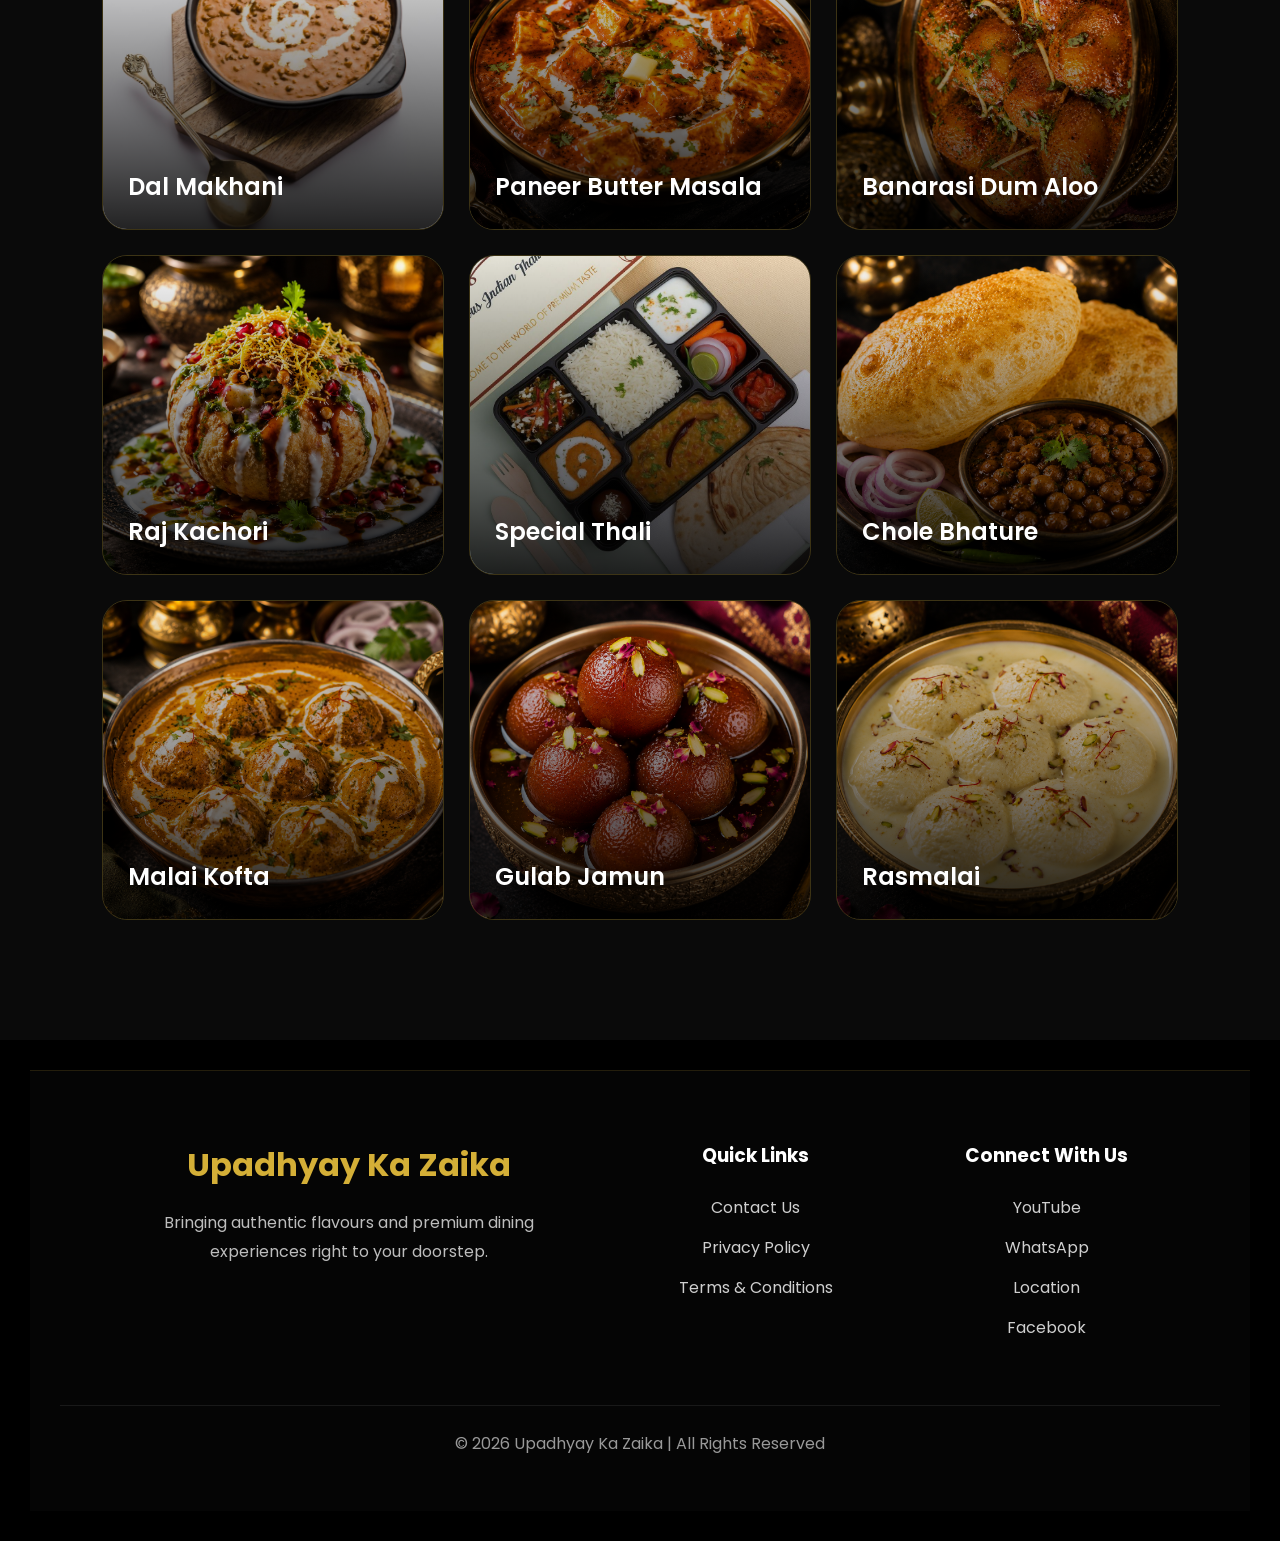
==== commit 13ba4eed: "fix: correct image and link references for consistency" ====
--- a/index.html
+++ b/index.html
@@ -9,13 +9,13 @@
 <body>
     <Header>
         <div class="logo">
-            <img src="img/upadhyay ka zaika.png.png.png" alt="Upadhyay Ka Zaika">
+            <img src="img/upadhyay ka zaika .png.png" alt="Upadhyay Ka Zaika">
         </div>
         <ul>
-            <li><a href="About us.html">About Us</a></li>
+            <li><a href="about us.html">About Us</a></li>
             <li><a href="Menu.html">Menu</a></li>
             <li><a href="signup.html">signup</a></li>
-            <li><a href="Contact.html">Contact</a></li>
+            <li><a href="contact.html">Contact</a></li>
         </ul>
     </Header>
     <main>
@@ -396,8 +396,8 @@
             <h3>Quick Links</h3>
 
             <ul>
-                <li><a href="Contact.html">Contact Us</a></li>
-                <li><a href="Privacy.html">Privacy Policy</a></li>
+                <li><a href="contact.html">Contact Us</a></li>
+                <li><a href="privacy.html">Privacy Policy</a></li>
                 <li><a href="Terms.html">Terms & Conditions</a></li>
             </ul>
 
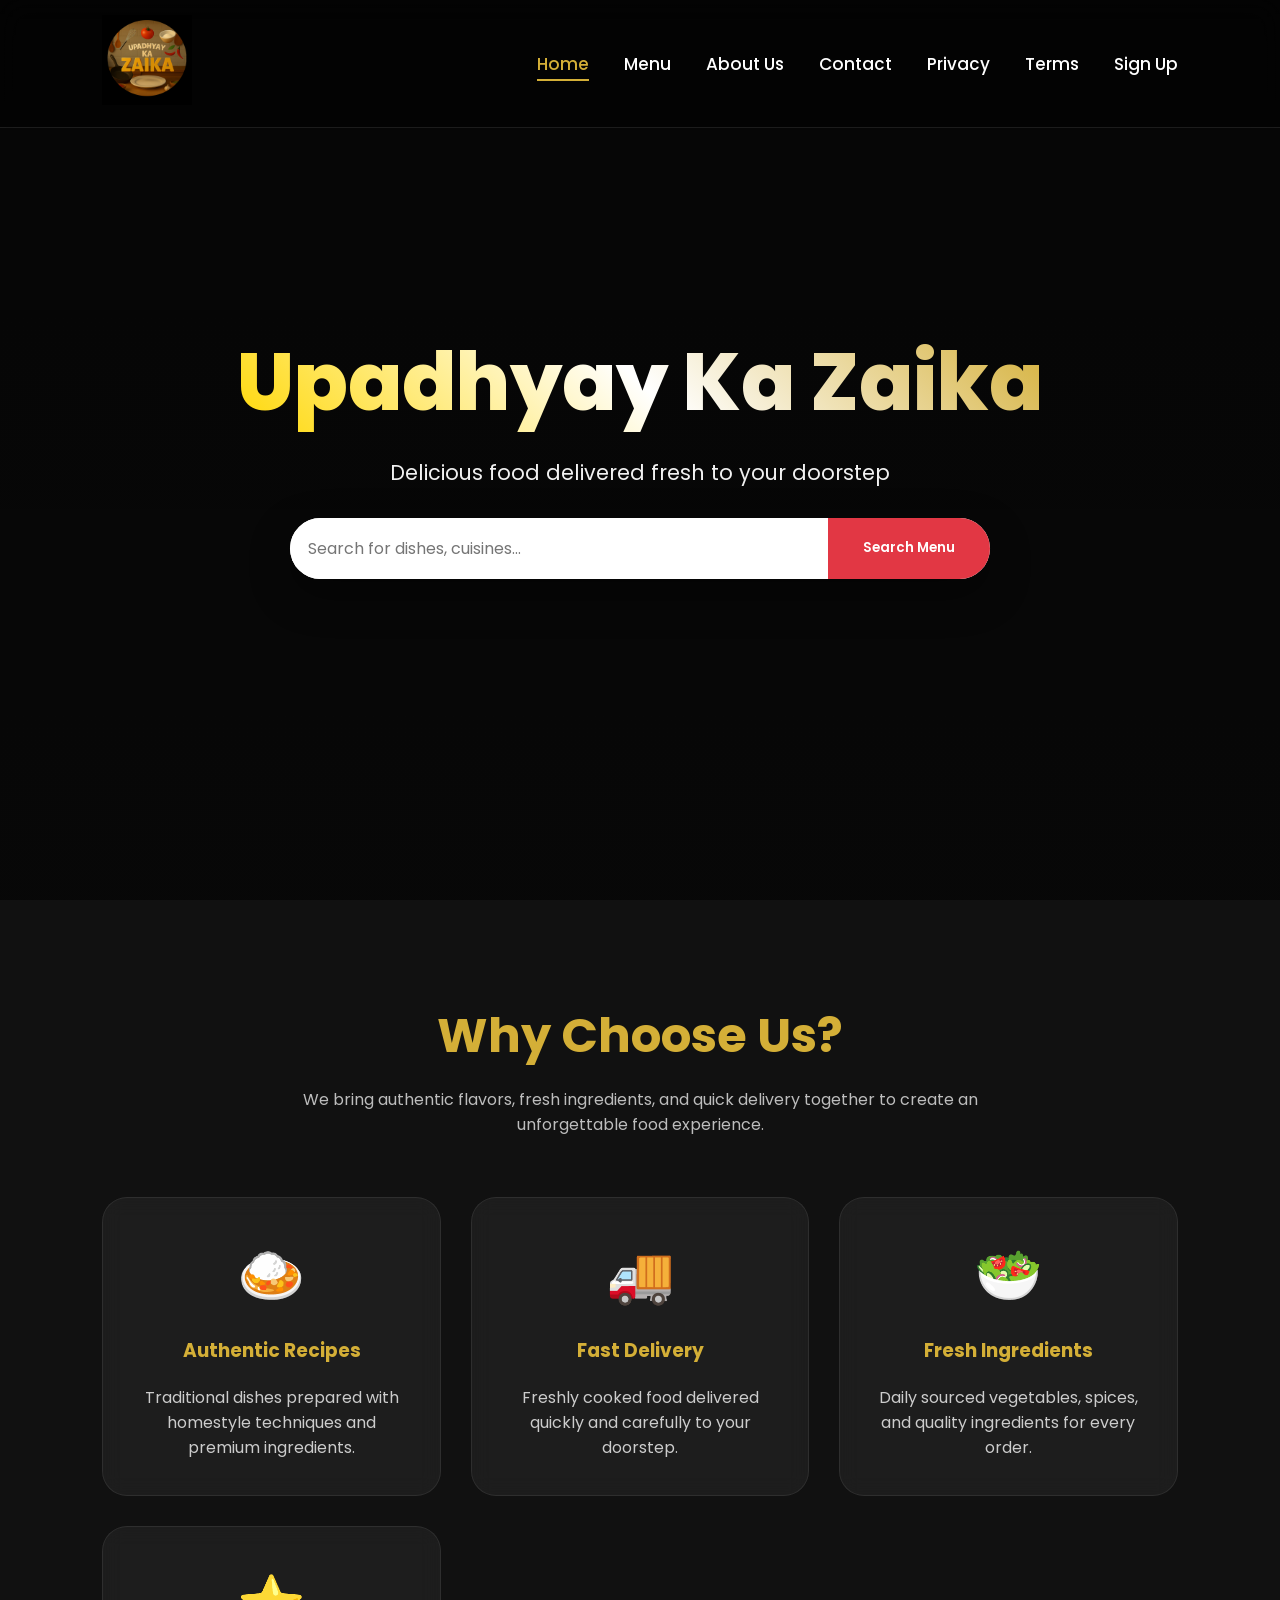
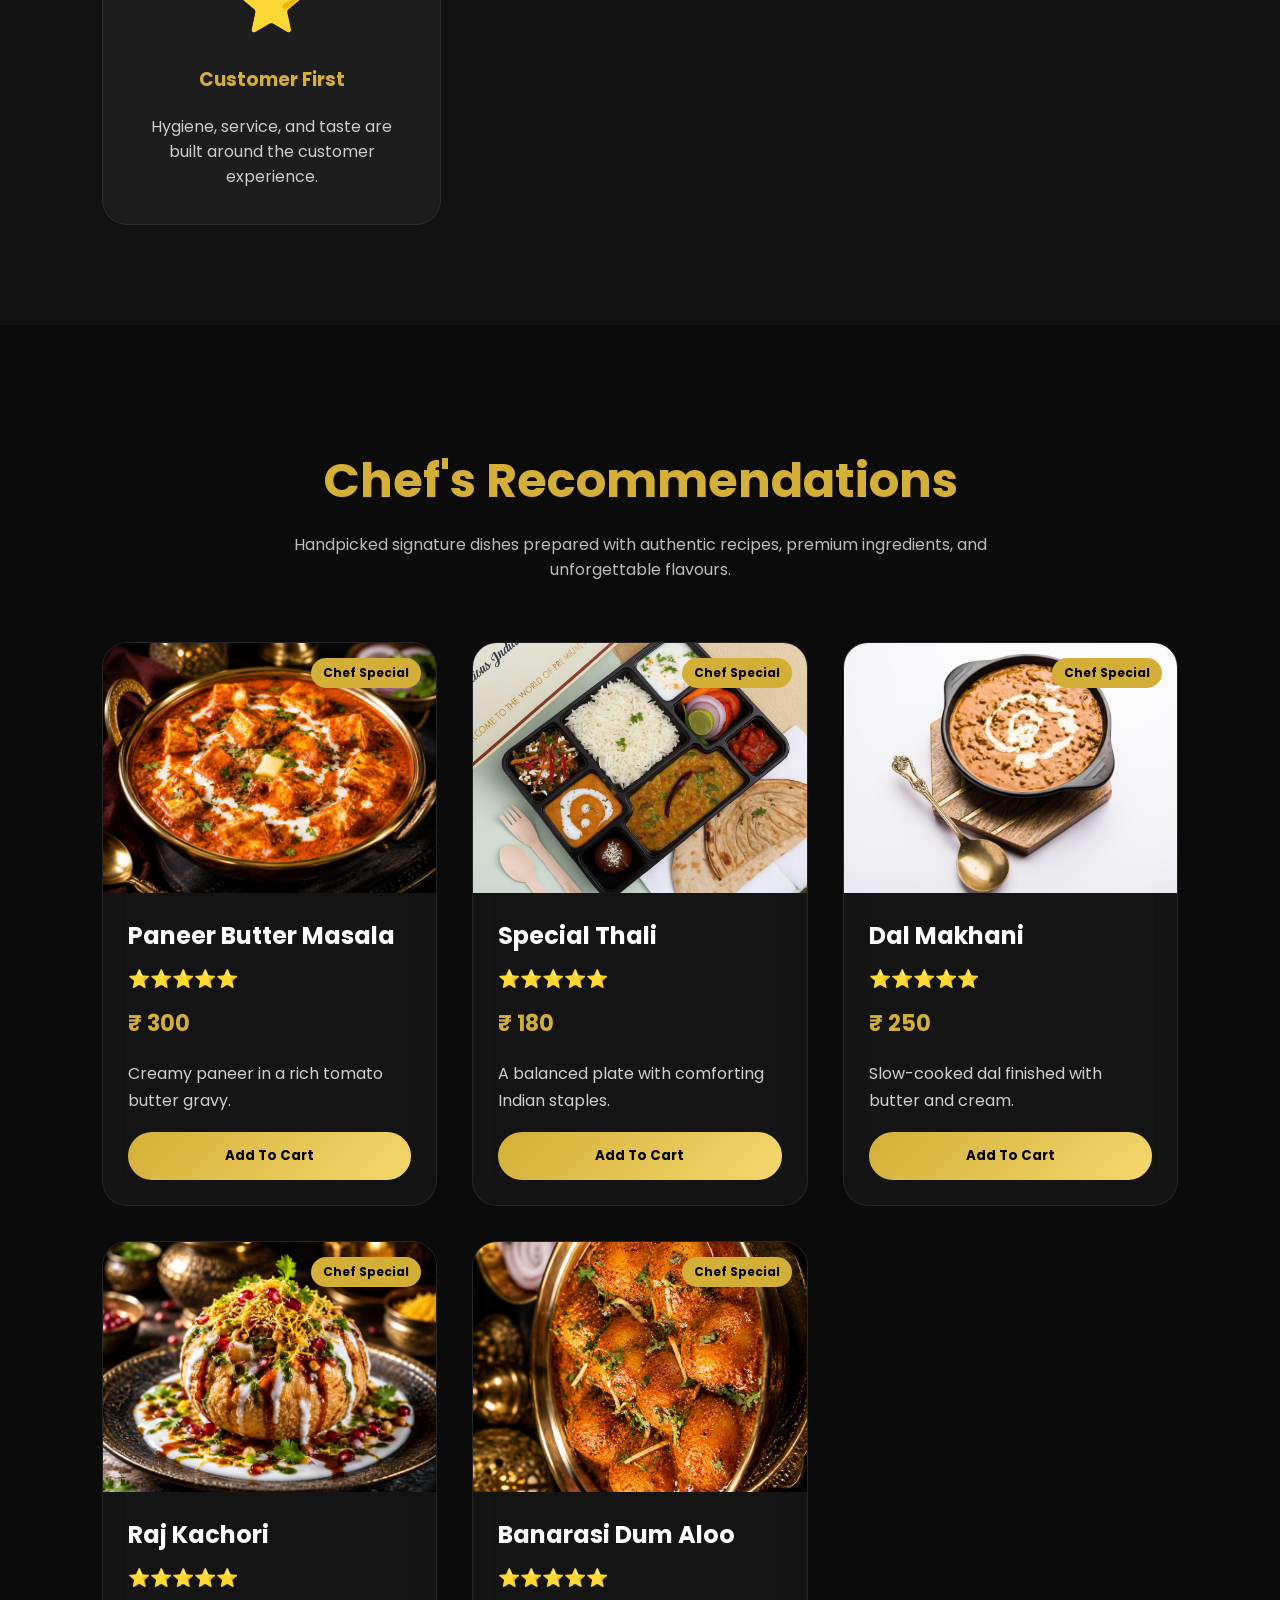
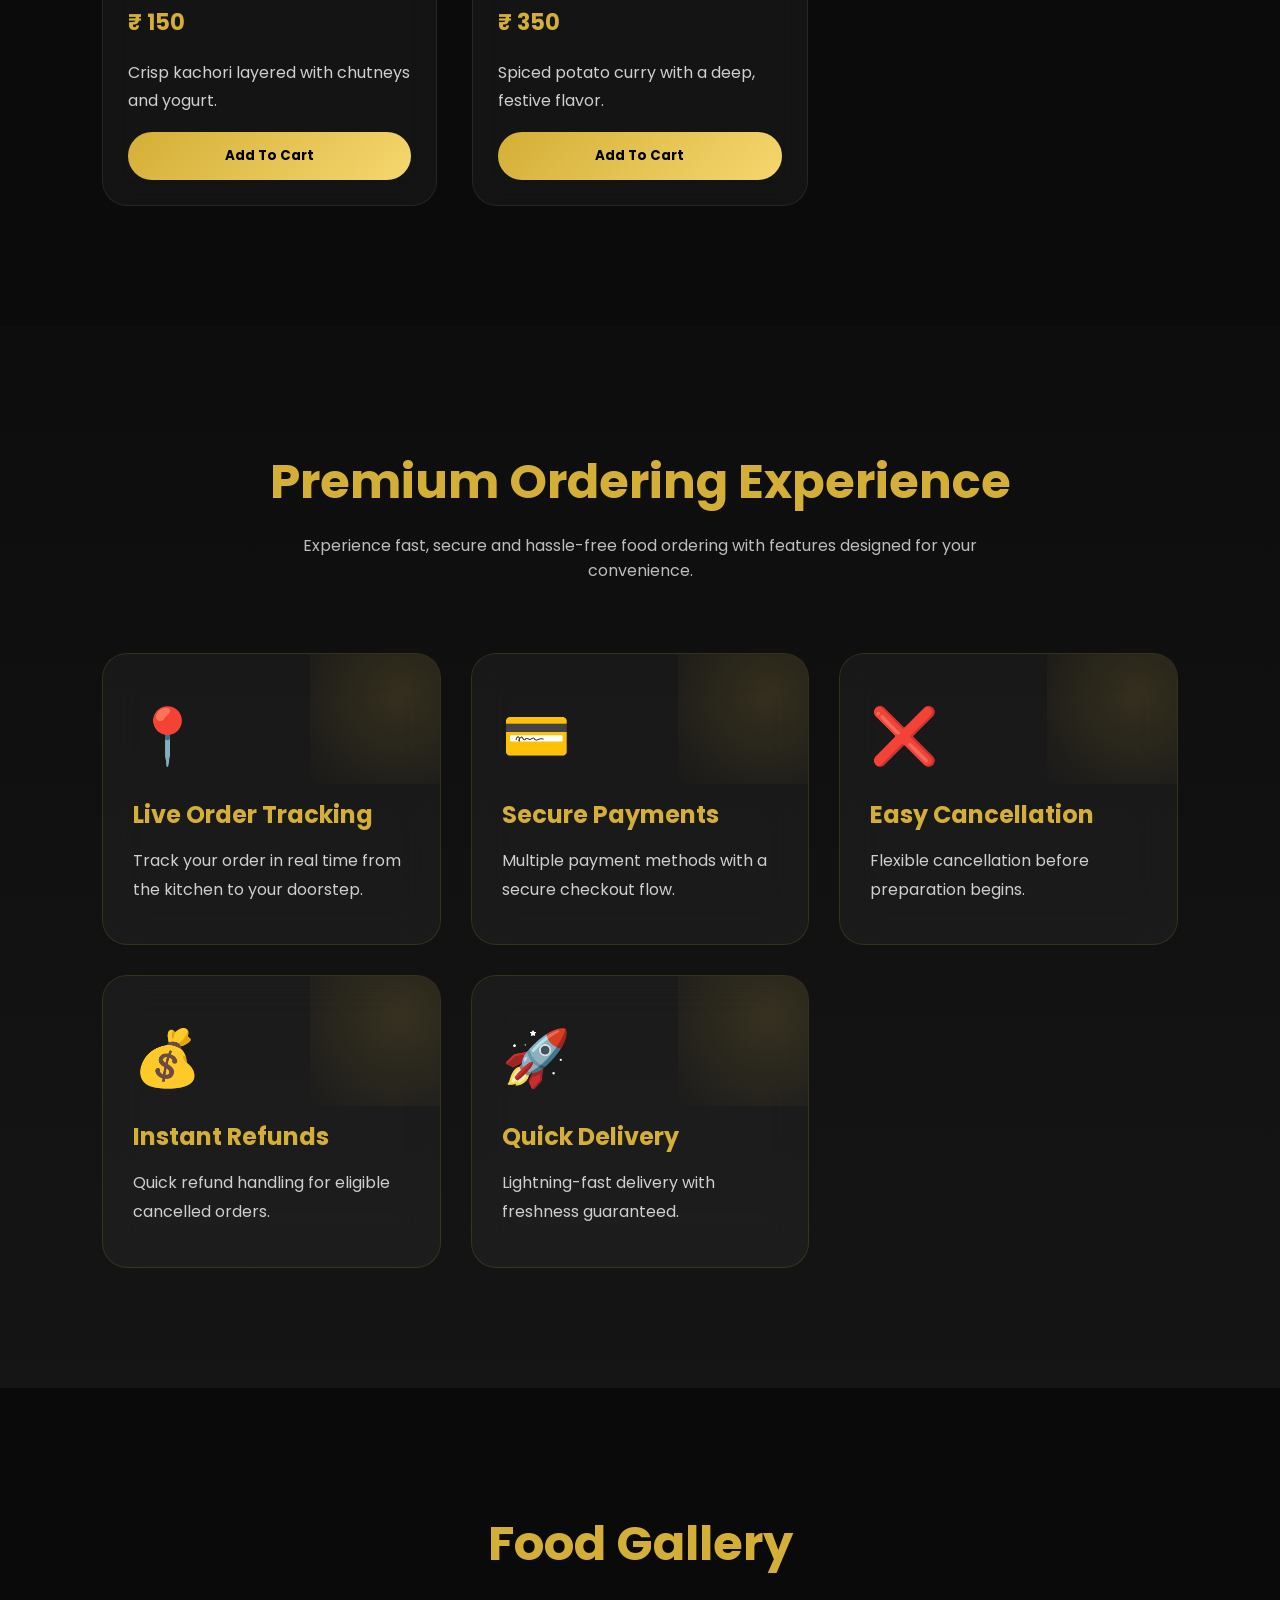
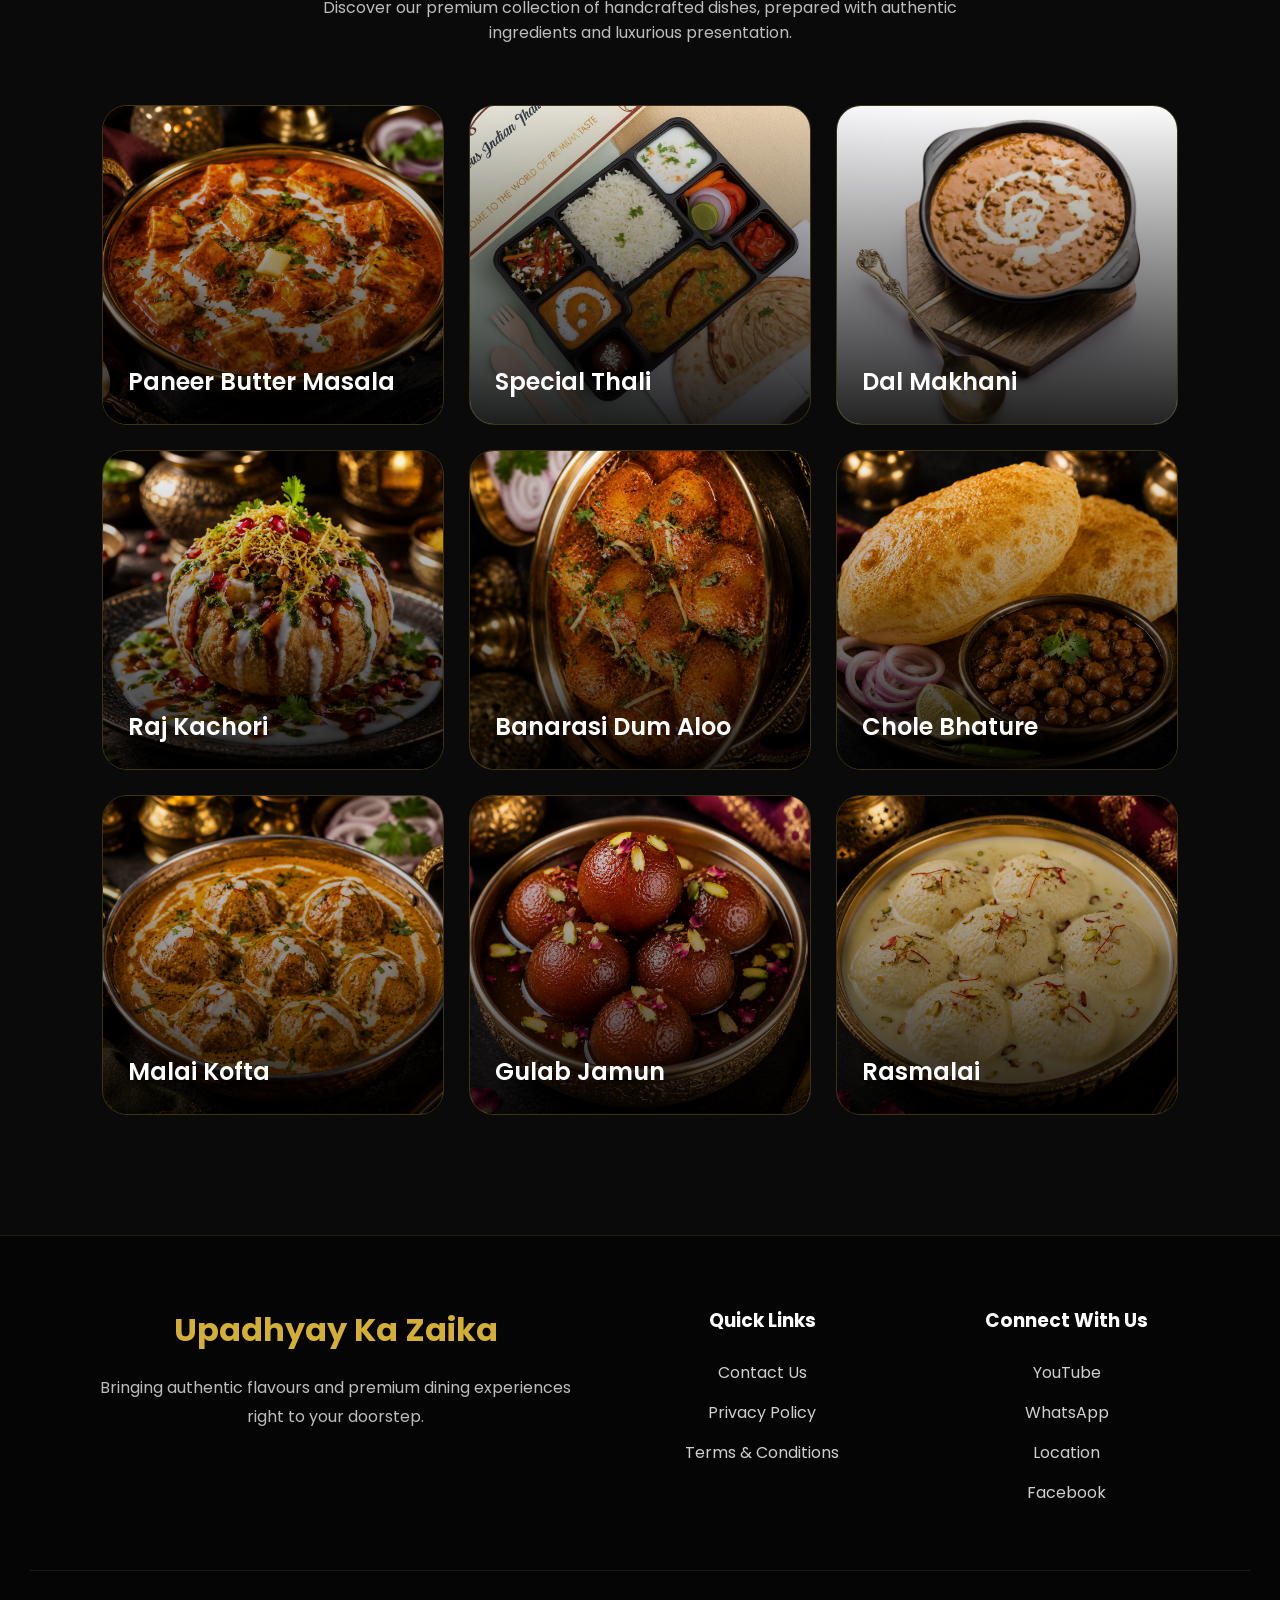
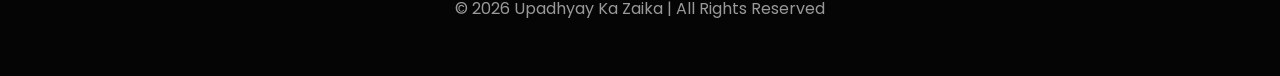
==== commit e41d2562: "Convert site into single-page app" ====
--- a/index.html
+++ b/index.html
@@ -3,450 +3,34 @@
 <head>
     <meta charset="UTF-8">
     <meta name="viewport" content="width=device-width, initial-scale=1.0">
-    <title>Upadhyay ka Zaika </title>
-    <link rel="stylesheet" href="css/style.css" class="css">
+    <meta name="theme-color" content="#0f0f0f">
+    <title>Upadhyay Ka Zaika</title>
+    <link rel="stylesheet" href="css/style.css">
 </head>
 <body>
-    <Header>
+    <header>
         <div class="logo">
-            <img src="img/upadhyay ka zaika .png.png" alt="Upadhyay Ka Zaika">
+            <a href="#home" aria-label="Upadhyay Ka Zaika home">
+                <img src="img/upadhyay ka zaika .png.png" alt="Upadhyay Ka Zaika">
+            </a>
         </div>
         <ul>
-            <li><a href="about us.html">About Us</a></li>
-            <li><a href="Menu.html">Menu</a></li>
-            <li><a href="signup.html">signup</a></li>
-            <li><a href="contact.html">Contact</a></li>
+            <li><a href="#home" data-route="home">Home</a></li>
+            <li><a href="#menu" data-route="menu">Menu</a></li>
+            <li><a href="#about" data-route="about">About Us</a></li>
+            <li><a href="#contact" data-route="contact">Contact</a></li>
+            <li><a href="#privacy" data-route="privacy">Privacy</a></li>
+            <li><a href="#terms" data-route="terms">Terms</a></li>
+            <li><a href="#signup" data-route="signup">Sign Up</a></li>
         </ul>
-    </Header>
-    <main>
-        <!-- use/https://b.zmtcdn.com/data/file_assets/2627bbed9d6c068e50d2aadcca11ddbb1743095810.mp4 as video background -->
-        
-    <section class="hero">
-
-    <video autoplay muted loop>
-        <source src="https://b.zmtcdn.com/data/file_assets/2627bbed9d6c068e50d2aadcca11ddbb1743095810.mp4" type="video/mp4">
-    </video>
-
-    <div class="hero-content">
-
-        <h1 class="animated-logo">
-            Upadhyay Ka Zaika
-        </h1>
-
-        <p class="tagline">
-            Delicious food delivered fresh to your doorstep
-        </p>
-
-        <div class="search-box">
-            <input type="text" placeholder="Search for dishes, cuisines...">
-            <button>Search</button>
+    </header>
+    <main id="app" aria-live="polite"></main>
+    <noscript>
+        <div class="section-heading" style="padding:160px 8% 80px;">
+            <h2>JavaScript is required</h2>
+            <p>This site now runs as a single-page app. Please enable JavaScript to browse it.</p>
         </div>
-
-    </div>
-
-</section>
-
- <!-- write something about food delivery why to choose us and how we are different from others add html file    -->  
-
-<section class="about-us">
-
-    <div class="section-heading">
-        <h2>Why Choose Us?</h2>
-        <p>
-            We bring authentic flavors, fresh ingredients, and quick delivery
-            together to create an unforgettable food experience.
-        </p>
-    </div>
-
-    <div class="features">
-
-        <div class="feature-card">
-            <span>🍛</span>
-            <h3>Authentic Recipes</h3>
-            <p>
-                Traditional recipes prepared with love and premium ingredients.
-            </p>
-        </div>
-
-        <div class="feature-card">
-            <span>🚚</span>
-            <h3>Fast Delivery</h3>
-            <p>
-                Freshly cooked food delivered quickly to your doorstep.
-            </p>
-        </div>
-
-        <div class="feature-card">
-            <span>🥗</span>
-            <h3>Fresh Ingredients</h3>
-            <p>
-                Daily sourced vegetables, spices, and quality ingredients.
-            </p>
-        </div>
-
-        <div class="feature-card">
-            <span>⭐</span>
-            <h3>Customer First</h3>
-            <p>
-                Quality, hygiene, and customer satisfaction are our priorities.
-            </p>
-        </div>
-
-    </div>
-
-</section>
-
-<section class="chef-specials">
-
-    <div class="section-heading">
-        <h2>Chef's Recommendations</h2>
-        <p>
-            Handpicked signature dishes prepared with authentic recipes,
-            premium ingredients, and unforgettable flavours.
-        </p>
-    </div>
-
-    <div class="specials-container">
-
-    <!-- Paneer Butter Masala -->
-
-        <div class="food-card">
-            <div class="food-image">
-                <img src="img/panner butter masala .png.png" alt="Paneer Butter Masala">
-            </div>
-
-            <div class="food-info">
-                <h3>Paneer Butter Masala</h3>
-
-                <div class="rating">
-                    ⭐⭐⭐⭐⭐
-                </div>
-
-                <div class="price">
-                    ₹ 300
-                </div>
-
-                <button class="cart-btn">
-                    Add To Cart
-                </button>
-            </div>
-        </div>
-
-        <!-- Special Thali -->
-
-        <div class="food-card">
-            <div class="food-image">
-                <img src="img/thali.jpg" alt="Special Thali">
-            </div>
-
-            <div class="food-info">
-                <h3>Special Thali</h3>
-
-                <div class="rating">
-                    ⭐⭐⭐⭐⭐
-                </div>
-
-                <div class="price">
-                    ₹ 180
-                </div>
-
-                <button class="cart-btn">
-                    Add To Cart
-                </button>
-            </div>
-        </div>
-
-        <!-- Dal Makhani -->
-
-        <div class="food-card">
-            <div class="food-image">
-                <img src="img/dal makhani.jpg" alt="Dal Makhani">
-            </div>
-
-            <div class="food-info">
-                <h3>Dal Makhani</h3>
-
-                <div class="rating">
-                    ⭐⭐⭐⭐⭐
-                </div>
-
-                <div class="price">
-                    ₹ 250
-                </div>
-
-                <button class="cart-btn">
-                    Add To Cart
-                </button>
-            </div>
-        </div>
-
-        <!-- Raj Kachori -->
-
-        <div class="food-card">
-            <div class="food-image">
-                <img src="img/raj kachori.png.png" alt="Raj Kachori">
-            </div>
-
-            <div class="food-info">
-                <h3>Raj Kachori</h3>
-
-                <div class="rating">
-                    ⭐⭐⭐⭐⭐
-                </div>
-
-                <div class="price">
-                    ₹ 150
-                </div>
-
-                <button class="cart-btn">
-                    Add To Cart
-                </button>
-            </div>
-        </div>
-
-    
-
-    <!-- Banarasi dum aloo -->
-
-     <div class="food-card">
-            <div class="food-image">
-                <img src="img/banarasi dum aloo.png" alt="Banarasi Dum Aloo">
-            </div>
-
-            <div class="food-info">
-                <h3>Banarasi Dum Aloo</h3>
-
-                <div class="rating">
-                    ⭐⭐⭐⭐⭐
-                </div>
-
-                <div class="price">
-                    ₹ 350
-                </div>
-
-                <button class="cart-btn">
-                    Add To Cart
-                </button>
-            </div>
-        </div>
-
-</div>
-</section>
-
-    
-<section class="app-features">
-
-    <div class="section-heading">
-        <h2>Premium Ordering Experience</h2>
-        <p>
-            Experience fast, secure and hassle-free food ordering
-            with features designed for your convenience.
-        </p>
-    </div>
-
-    <div class="features-grid">
-
-        <div class="premium-feature-card">
-            <div class="feature-icon">📍</div>
-            <h3>Live Order Tracking</h3>
-            <p>
-                Track your order in real-time from kitchen to doorstep.
-            </p>
-        </div>
-
-        <div class="premium-feature-card">
-            <div class="feature-icon">💳</div>
-            <h3>Secure Payments</h3>
-            <p>
-                Multiple payment methods with complete transaction security.
-            </p>
-        </div>
-
-        <div class="premium-feature-card">
-            <div class="feature-icon">❌</div>
-            <h3>Easy Cancellation</h3>
-            <p>
-                Flexible order cancellation process whenever needed.
-            </p>
-        </div>
-
-        <div class="premium-feature-card">
-            <div class="feature-icon">💰</div>
-            <h3>Instant Refunds</h3>
-            <p>
-                Quick and transparent refund process for customer satisfaction.
-            </p>
-        </div>
-
-        <div class="premium-feature-card">
-            <div class="feature-icon">🚀</div>
-            <h3>Quick Delivery</h3>
-            <p>
-                Lightning-fast delivery with freshness guaranteed.
-            </p>
-        </div>
-
-    </div>
-
-</section>
-
-    
-<section class="food-gallery">
-
-    <div class="section-heading">
-        <h2>Food Gallery</h2>
-        <p>
-            Discover our premium collection of handcrafted dishes,
-            prepared with authentic ingredients and luxurious presentation.
-        </p>
-    </div>
-
-    <div class="gallery-container">
-
-        <div class="gallery-item">
-            <img src="img/dal makhani.jpg" alt="Dal Makhani">
-            <div class="gallery-overlay">
-                <h3>Dal Makhani</h3>
-            </div>
-        </div>
-
-        <div class="gallery-item">
-            <img src="img/panner butter masala .png.png" alt="Paneer Butter Masala">
-            <div class="gallery-overlay">
-                <h3>Paneer Butter Masala</h3>
-            </div>
-        </div>
-
-        <div class="gallery-item">
-            <img src="img/banarasi dum aloo.png" alt="Banarasi Dum Aloo">
-            <div class="gallery-overlay">
-                <h3>Banarasi Dum Aloo</h3>
-            </div>
-        </div>
-
-        <div class="gallery-item">
-            <img src="img/raj kachori.png.png" alt="Raj Kachori">
-            <div class="gallery-overlay">
-                <h3>Raj Kachori</h3>
-            </div>
-        </div>
-
-        <div class="gallery-item">
-            <img src="img/thali.jpg" alt="Special Thali">
-            <div class="gallery-overlay">
-                <h3>Special Thali</h3>
-            </div>
-        </div>
-
-        <div class="gallery-item">
-            <img src="img/chole bhature.png.png" alt="Chole Bhature">
-            <div class="gallery-overlay">
-                <h3>Chole Bhature</h3>
-            </div>
-        </div>  
-
-            <div class="gallery-item">
-                <img src="img/malai kofta.png.png" alt="Malai Kofta">
-            <div class="gallery-overlay">
-                <h3>Malai Kofta</h3>
-            </div>
-            </div> 
-
-        <div class="gallery-item">
-            <img src="img/gulab jamun.png.png" alt="Gulab Jamun">
-            <div class="gallery-overlay">
-                <h3>Gulab Jamun</h3>
-            </div>
-            </div>
-            
-            <div class="gallery-item">
-            <img src="img/rasmalai.png.png" alt="Rasmalai">
-            <div class="gallery-overlay">
-                <h3>Rasmalai</h3>
-            </div>
-            </div>
-            
-        </div>
-
-    </div>
-
-</section>
-
-
-    </main>
-   <footer>
-
-<footer class="premium-footer">
-
-    <div class="footer-container">
-
-        <div class="footer-brand">
-
-            <h2>Upadhyay Ka Zaika</h2>
-
-            <p>
-                Bringing authentic flavours and premium dining
-                experiences right to your doorstep.
-            </p>
-
-        </div>
-
-        <div class="footer-links">
-
-            <h3>Quick Links</h3>
-
-            <ul>
-                <li><a href="contact.html">Contact Us</a></li>
-                <li><a href="privacy.html">Privacy Policy</a></li>
-                <li><a href="Terms.html">Terms & Conditions</a></li>
-            </ul>
-
-        </div>
-
-        <div class="footer-social">
-
-            <h3>Connect With Us</h3>
-
-            <ul>
-
-                <li>
-                    <a href="https://www.youtube.com/@upadhyaykazaika" target="_blank">
-                        YouTube
-                    </a>
-                </li>
-
-                <li>
-                    <a href="https://wa.me/919953836778" target="_blank">
-                        WhatsApp
-                    </a>
-                </li>
-
-                <li>
-                    <a href="https://share.google/ncq3ehxV7mCrfVJ4s" target="_blank">
-                        Location
-                    </a>
-                </li>
-
-                <li>
-                    <a href="https://www.facebook.com/upadhyaykazaika/" target="_blank">
-                        Facebook
-                    </a>
-                </li>
-
-            </ul>
-
-        </div>
-
-    </div>
-
-    <div class="footer-bottom">
-        © 2026 Upadhyay Ka Zaika | All Rights Reserved
-    </div>
-
-</footer>
-
-
-   </footer>
-   <script src="js/script.js"></script>
+    </noscript>
+    <script src="js/script.js"></script>
 </body>
 </html>
--- a/css/style.css
+++ b/css/style.css
@@ -1387,3 +1387,195 @@
 }
 }
 
+main#app{
+    display:block;
+}
+
+header ul li a.active,
+header ul li a[aria-current="page"]{
+    color:#d4af37;
+}
+
+header ul li a.active::after,
+header ul li a[aria-current="page"]::after{
+    width:100%;
+}
+
+.app-page{
+    overflow-x:hidden;
+}
+
+.menu-toolbar{
+    display:flex;
+    justify-content:center;
+    align-items:center;
+    gap:14px;
+    flex-wrap:wrap;
+    width:min(900px,100%);
+    margin:30px auto 0;
+}
+
+.menu-toolbar input{
+    flex:1;
+    min-width:260px;
+    padding:16px 20px;
+    border-radius:999px;
+    border:1px solid rgba(212,175,55,.25);
+    background:rgba(255,255,255,.06);
+    color:#fff;
+    outline:none;
+}
+
+.menu-toolbar input::placeholder{
+    color:#bdbdbd;
+}
+
+.menu-toolbar button{
+    padding:16px 28px;
+    border:none;
+    border-radius:999px;
+    background:linear-gradient(135deg,#d4af37,#f5d76e);
+    color:#000;
+    font-weight:700;
+    cursor:pointer;
+    transition:.3s;
+}
+
+.menu-toolbar button:hover{
+    transform:translateY(-2px);
+}
+
+.menu-description{
+    color:#cfcfcf;
+    line-height:1.7;
+    margin-bottom:18px;
+}
+
+.food-card.is-hidden{
+    display:none;
+}
+
+.empty-state{
+    margin:40px auto 0;
+    padding:24px 28px;
+    max-width:360px;
+    text-align:center;
+    border-radius:18px;
+    background:rgba(255,255,255,.06);
+    border:1px solid rgba(212,175,55,.15);
+    color:#fff;
+}
+
+.toast{
+    position:fixed;
+    left:50%;
+    bottom:24px;
+    transform:translate(-50%,20px);
+    opacity:0;
+    z-index:2000;
+    padding:14px 20px;
+    border-radius:999px;
+    background:#111;
+    color:#fff;
+    border:1px solid rgba(212,175,55,.3);
+    box-shadow:0 12px 30px rgba(0,0,0,.35);
+    transition:all .25s ease;
+}
+
+.toast.visible{
+    opacity:1;
+    transform:translate(-50%,0);
+}
+
+.signup-page{
+    padding:120px 8% 100px;
+    background:linear-gradient(135deg,#050505,#111);
+}
+
+.signup-container{
+    width:100%;
+    max-width:560px;
+    margin:0 auto;
+}
+
+.signup-container form{
+    background:rgba(255,255,255,.06);
+    border:1px solid rgba(212,175,55,.18);
+    border-radius:28px;
+    padding:32px;
+    backdrop-filter:blur(18px);
+    box-shadow:0 20px 50px rgba(0,0,0,.35);
+}
+
+.signup-container h1{
+    font-size:40px;
+    color:#d4af37;
+    margin-bottom:10px;
+}
+
+.signup-container p{
+    color:#c8c8c8;
+    margin-bottom:24px;
+    line-height:1.8;
+}
+
+.signup-container label{
+    display:block;
+    margin:16px 0 8px;
+    color:#f2f2f2;
+    font-weight:600;
+}
+
+.signup-container input,
+.signup-container textarea{
+    width:100%;
+    padding:14px 16px;
+    border-radius:14px;
+    border:1px solid rgba(255,255,255,.12);
+    background:rgba(0,0,0,.22);
+    color:#fff;
+    outline:none;
+}
+
+.signup-container textarea{
+    min-height:110px;
+    resize:vertical;
+}
+
+.signup-container button{
+    width:100%;
+    margin-top:20px;
+    padding:15px;
+    border:none;
+    border-radius:999px;
+    background:linear-gradient(135deg,#d4af37,#f5d76e);
+    color:#000;
+    font-weight:700;
+    cursor:pointer;
+    transition:.3s;
+}
+
+.signup-container button:hover{
+    transform:translateY(-2px);
+}
+
+@media(max-width:768px){
+
+    .menu-toolbar{
+        flex-direction:column;
+    }
+
+    .menu-toolbar input,
+    .menu-toolbar button{
+        width:100%;
+    }
+
+    .signup-page{
+        padding:110px 5% 80px;
+    }
+
+    .signup-container h1{
+        font-size:32px;
+    }
+}
+
